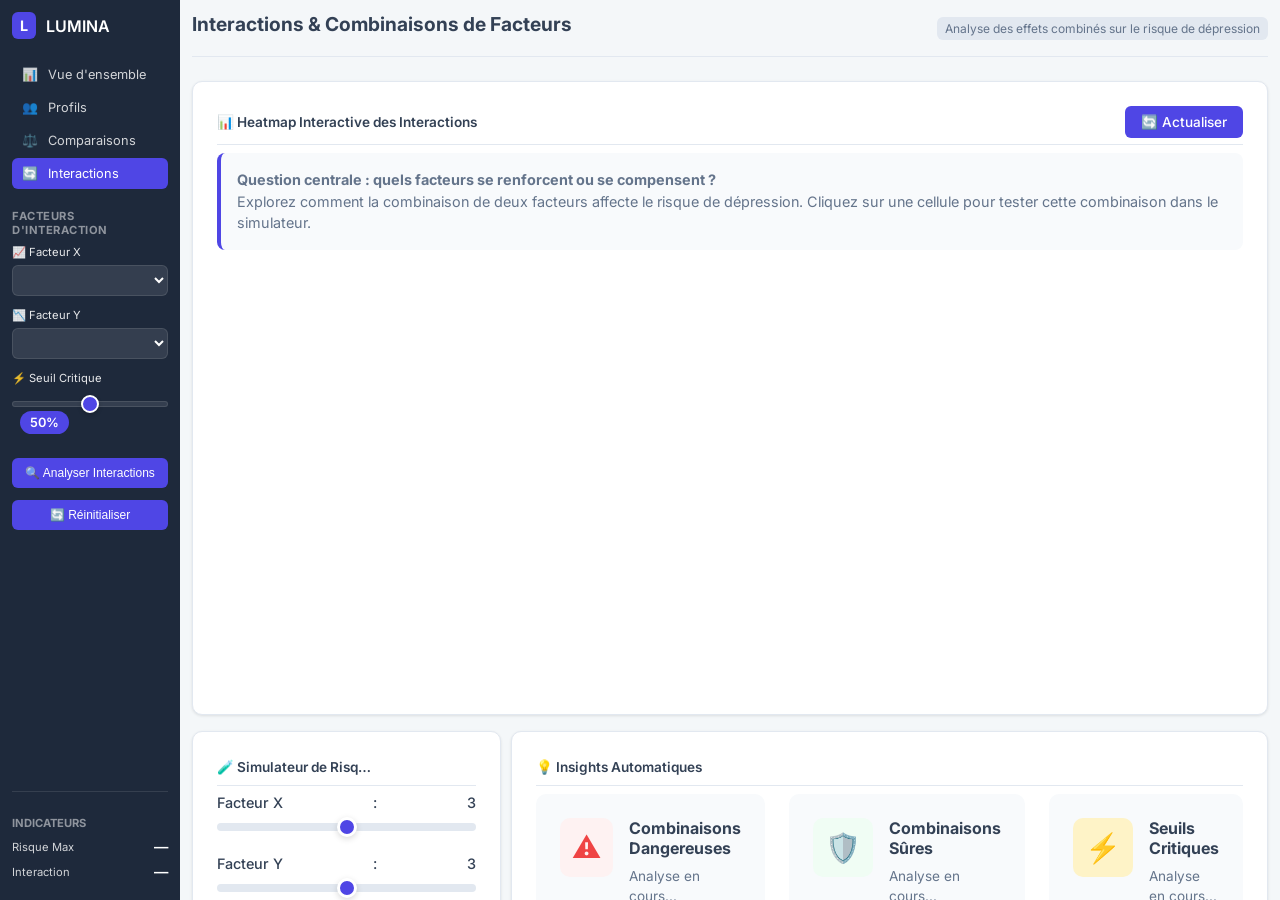
==== comparaison.html @ c6840702 "added interractions between different depression factors page" ====
<!DOCTYPE html>
<html lang="fr">
<head>
  <meta charset="UTF-8" />
  <meta name="viewport" content="width=device-width, initial-scale=1.0" />
  <title>Lumina | Interactions & Combinaisons</title>

  <link rel="stylesheet" href="css/style_dash.css" />
  <link rel="stylesheet" href="css/interactions.css" />
  <link href="https://fonts.googleapis.com/css2?family=Inter:wght@300;400;500;600;700&display=swap" rel="stylesheet">

  <script src="https://d3js.org/d3.v7.min.js"></script>
  <script src="https://d3js.org/d3-scale-chromatic.v1.min.js"></script>
</head>

<body>
  <div class="dashboard-container">
    <!-- Sidebar -->
    <aside class="sidebar">
      <div class="brand">
        <div class="logo-icon">L</div>
        <h2>LUMINA</h2>
      </div>

      <nav class="menu">
        <a href="index.html" class="menu-item"><span>📊</span> Vue d'ensemble</a>
        <a href="profils.html" class="menu-item"><span>👥</span> Profils</a>
        <a href="comparaison.html" class="menu-item"><span>⚖️</span> Comparaisons</a>
        <a href="interactions.html" class="menu-item active"><span>🔄</span> Interactions</a>
      </nav>

      <div class="filters-section">
        <h3>FACTEURS D'INTERACTION</h3>

        <div class="filter-group">
          <label>📈 Facteur X</label>
          <select id="factor-x"></select>
        </div>

        <div class="filter-group">
          <label>📉 Facteur Y</label>
          <select id="factor-y"></select>
        </div>

        <div class="filter-group">
          <label>⚡ Seuil Critique</label>
          <input type="range" id="risk-threshold" min="10" max="90" step="5" value="50">
          <div class="threshold-display" id="threshold-value">50%</div>
        </div>

        <button id="analyze-btn" class="reset-btn">🔍 Analyser Interactions</button>
        <button id="reset-btn" class="reset-btn">🔄 Réinitialiser</button>
      </div>

      <div class="sidebar-stats">
        <h3>INDICATEURS</h3>
        <div class="stat-item">
          <span class="stat-label">Risque Max</span>
          <span class="stat-value" id="max-risk">—</span>
        </div>
        <div class="stat-item">
          <span class="stat-label">Interaction</span>
          <span class="stat-value" id="interaction-strength">—</span>
        </div>
      </div>
    </aside>

    <!-- Main Content -->
    <main class="main-content">
      <header class="header">
        <h1>Interactions & Combinaisons de Facteurs</h1>
        <div class="user-info">Analyse des effets combinés sur le risque de dépression</div>
      </header>

      <!-- Heatmap Interactive -->
      <div class="chart-card full-width">
        <div class="card-header">
          <h3>📊 Heatmap Interactive des Interactions</h3>
          <div class="chart-controls">
            <div class="btn" id="refresh-heatmap">🔄 Actualiser</div>
          </div>
        </div>

        <div class="chart-description">
          <p><strong>Question centrale : quels facteurs se renforcent ou se compensent ?</strong><br>
            Explorez comment la combinaison de deux facteurs affecte le risque de dépression.
            Cliquez sur une cellule pour tester cette combinaison dans le simulateur.</p>
        </div>

        <div id="heatmap-container" class="chart-container"></div>
      </div>

      <!-- 2 colonnes : Simulateur + Insights -->
      <div class="charts-grid double">
        <!-- Simulateur -->
        <div class="chart-card">
          <div class="card-header">
            <h3>🧪 Simulateur de Risque</h3>
          </div>

          <div class="simulator">
            <div class="simulator-slider">
              <label>
                <span id="factor-x-label-text">Facteur X</span>:
                <span id="sim-x-value">3</span>
              </label>
              <input type="range" id="sim-x" min="1" max="5" step="1" value="3">
            </div>

            <div class="simulator-slider">
              <label>
                <span id="factor-y-label-text">Facteur Y</span>:
                <span id="sim-y-value">3</span>
              </label>
              <input type="range" id="sim-y" min="1" max="5" step="1" value="3">
            </div>

            <div class="simulator-result">
              <div class="risk-value" id="risk-value">Risque estimé: —</div>
              <div class="risk-label" id="risk-label">—</div>
            </div>

            <div class="simulator-insight">
              <p id="simulator-insight-text">Ajustez les curseurs pour voir l'effet sur le risque de dépression.</p>
            </div>
          </div>
        </div>

        <!-- Insights -->
        <div class="chart-card">
          <div class="card-header">
            <h3>💡 Insights Automatiques</h3>
          </div>

          <div class="insights-grid">
            <div class="insight-item">
              <div class="insight-icon danger">⚠️</div>
              <div class="insight-text">
                <h4>Combinaisons Dangereuses</h4>
                <p id="danger-combinations">Analyse en cours...</p>
              </div>
            </div>

            <div class="insight-item">
              <div class="insight-icon safe">🛡️</div>
              <div class="insight-text">
                <h4>Combinaisons Sûres</h4>
                <p id="safe-combinations">Analyse en cours...</p>
              </div>
            </div>

            <div class="insight-item">
              <div class="insight-icon threshold">⚡</div>
              <div class="insight-text">
                <h4>Seuils Critiques</h4>
                <p id="thresholds-text">Analyse en cours...</p>
              </div>
            </div>
          </div>
        </div>
      </div>

      <!-- Extra graphs -->
      <div class="charts-grid double">
        <!-- Bar chart -->
        <div class="chart-card">
          <div class="card-header">
            <h3>📌 Taux de dépression par catégorie</h3>
            <div class="chart-controls">
              <select id="group-by"></select>
            </div>
          </div>
          <div id="bar-container" class="chart-container"></div>
        </div>

        <!-- Histogram -->
        <div class="chart-card">
          <div class="card-header">
            <h3>📈 Distribution (numérique) vs Dépression</h3>
            <div class="chart-controls">
              <select id="numeric-var"></select>
            </div>
          </div>
          <div id="hist-container" class="chart-container"></div>
        </div>
      </div>

    </main>
  </div>

  <script src="js/interactions.js"></script>
</body>
</html>
---- css/style_dash.css ----
:root {
    --bg-light: #f4f7f9;
    --sidebar-dark: #1e293b;
    --card-bg: #ffffff;
    --accent: #4f46e5;
    --text-main: #334155;
    --text-muted: #64748b;
    --danger: #ef4444;
    --success: #10b981;
}

* { 
    box-sizing: border-box; 
    margin: 0;
    padding: 0;
}

body { 
    font-family: 'Inter', sans-serif; 
    background-color: var(--bg-light);
    color: var(--text-main);
    height: 100vh;
    overflow: hidden;
}

/* Dashboard Container ultra compact */
.dashboard-container { 
    display: flex; 
    height: 100vh; 
    gap: 0;
}

/* ===== SIDEBAR ULTRA COMPACTE ===== */
.sidebar {
    width: 200px !important;
    background: var(--sidebar-dark);
    color: white;
    display: flex;
    flex-direction: column;
    padding: 1rem !important;
    flex-shrink: 0;
    overflow-y: auto;
}

.brand { 
    display: flex; 
    align-items: center; 
    gap: 8px; 
    margin-bottom: 20px !important; 
}

.logo-icon { 
    background: var(--accent); 
    padding: 5px 8px !important; 
    border-radius: 4px; 
    font-weight: bold;
    font-size: 0.9rem !important;
}

.sidebar h2 {
    font-size: 1rem !important;
}

.menu {
    display: flex;
    flex-direction: column;
    gap: 2px !important;
    margin-bottom: 20px !important;
}

.menu-item {
    display: flex;
    align-items: center;
    gap: 6px;
    padding: 8px 10px !important;
    border-radius: 4px;
    text-decoration: none;
    color: rgba(255, 255, 255, 0.7);
    transition: all 0.3s ease;
    cursor: pointer;
    font-size: 0.8rem !important;
}

.filters-section h3 {
    font-size: 0.7rem !important;
    color: rgba(255, 255, 255, 0.5);
    text-transform: uppercase;
    margin-bottom: 8px !important;
    letter-spacing: 0.5px;
}

.filter-group {
    margin-bottom: 12px !important;
}

.filter-group label {
    display: block;
    font-size: 0.7rem !important;
    margin-bottom: 4px;
    color: rgba(255, 255, 255, 0.8);
}

.filter-group select {
    width: 100%;
    padding: 6px 8px !important;
    border-radius: 4px;
    border: 1px solid rgba(255, 255, 255, 0.1);
    background: rgba(255, 255, 255, 0.1);
    color: white;
    font-family: 'Inter', sans-serif;
    cursor: pointer;
    font-size: 0.75rem !important;
}

.reset-btn {
    width: 100%;
    padding: 8px !important;
    background: #4f46e5;
    color: white;
    border: none;
    border-radius: 4px;
    font-size: 0.75rem !important;
    font-weight: 500;
    cursor: pointer;
    transition: background 0.2s;
    margin-top: 12px !important;
}

.sidebar-stats h3 {
    font-size: 0.7rem !important;
    margin-bottom: 8px !important;
}

.stat-item {
    margin-bottom: 8px !important;
}

.stat-label {
    font-size: 0.7rem !important;
}

.stat-value {
    font-size: 0.9rem !important;
}

/* ===== MAIN CONTENT ULTRA COMPACT ===== */
.main-content {
    flex: 1;
    padding: 1rem !important;
    overflow-y: auto;
    background-color: var(--bg-light);
    display: flex;
    flex-direction: column;
    gap: 1rem !important;
}

.header {
    display: flex;
    justify-content: space-between;
    align-items: center;
    margin-bottom: 0;
    padding-bottom: 0.75rem !important;
    border-bottom: 1px solid #e2e8f0;
}

.header h1 {
    font-size: 1.2rem !important;
    font-weight: 600;
    color: var(--text-main);
}

.user-info {
    font-size: 0.75rem !important;
    color: var(--text-muted);
    background: #e2e8f0;
    padding: 4px 8px !important;
    border-radius: 3px;
}

/* ===== KPI CARDS ULTRA COMPACTES ===== */
.kpi-row.compact {
    display: grid;
    grid-template-columns: repeat(4, 1fr);
    gap: 10px !important;
    margin-bottom: 1rem !important;
}

.kpi-card {
    background: white;
    padding: 0.75rem !important;
    border-radius: 6px;
    box-shadow: 0 1px 3px rgba(0, 0, 0, 0.1);
    border-top: 2px solid #6366f1;
    min-height: 70px;
    display: flex;
    flex-direction: column;
    justify-content: center;
}

.kpi-label {
    font-size: 0.6rem !important;
    font-weight: 600;
    color: #64748b;
    text-transform: uppercase;
    letter-spacing: 0.05em;
    margin-bottom: 4px;
}

.kpi-value {
    font-size: 1.1rem !important;
    font-weight: 700;
    color: #1e293b;
    margin: 2px 0;
}

.kpi-subtext {
    font-size: 0.65rem !important;
    color: #94a3b8;
    margin-top: 0;
}

/* ===== NOUVELLE STRUCTURE DE GRID POUR 3 COLONNES ===== */
.charts-grid.triple {
    display: grid !important;
    grid-template-columns: repeat(3, 1fr) !important;
    gap: 10px !important;
    margin-bottom: 10px !important;
}

.charts-grid.double {
    display: grid !important;
    grid-template-columns: repeat(2, 1fr) !important;
    gap: 10px !important;
    margin-bottom: 10px !important;
}

/* ===== CHART CARDS ULTRA COMPACTES ===== */
.chart-card.compact {
    background: white;
    padding: 0.75rem !important;
    border-radius: 6px;
    box-shadow: 0 1px 3px rgba(0, 0, 0, 0.1);
    display: flex;
    flex-direction: column;
    min-height: 280px !important;
    max-height: 300px !important;
    overflow: hidden;
}

.card-header {
    display: flex;
    justify-content: space-between;
    align-items: center;
    margin-bottom: 8px !important;
    padding-bottom: 6px !important;
    border-bottom: 1px solid #f1f5f9;
    min-height: 30px;
    flex-shrink: 0;
}

.card-header h3 {
    margin: 0;
    font-size: 0.85rem !important;
    color: #1e293b;
    font-weight: 600;
    white-space: nowrap;
    overflow: hidden;
    text-overflow: ellipsis;
    max-width: 60%;
}

/* ===== CHART CONTAINERS ULTRA COMPACTS ===== */
.chart-container.small {
    width: 100% !important;
    height: 200px !important;
    min-height: 180px !important;
    max-height: 200px !important;
    flex: 1;
    overflow: hidden !important;
    position: relative;
    margin: 0 auto;
}

/* Contrôle absolu de tous les SVGs */
.chart-container svg,
#depression-pie svg,
#radar-chart svg,
#multi-bar-chart svg,
#us-map svg {
    width: 100% !important;
    height: 100% !important;
    max-width: 100% !important;
    max-height: 100% !important;
    display: block !important;
    margin: 0 auto !important;
    overflow: visible !important;
}

/* ===== CHART CONTROLS ULTRA COMPACTS ===== */
.chart-controls {
    display: flex;
    gap: 6px;
    align-items: center;
    flex-wrap: wrap;
    justify-content: flex-end;
}

.chart-controls select {
    padding: 4px 6px !important;
    border-radius: 3px;
    border: 1px solid #cbd5e1;
    background-color: #f8fafc;
    font-size: 0.7rem !important;
    font-family: 'Inter', sans-serif;
    max-width: 130px;
    cursor: pointer;
}

.control-btn.small, 
.export-btn.small {
    padding: 4px 8px !important;
    border-radius: 3px;
    border: none;
    background-color: #6366f1;
    color: white;
    font-size: 0.7rem !important;
    font-family: 'Inter', sans-serif;
    font-weight: 500;
    cursor: pointer;
    transition: background-color 0.2s ease;
    white-space: nowrap;
}

/* ===== CHART FOOTER ULTRA COMPACT ===== */
.chart-footer {
    display: flex;
    justify-content: space-between;
    align-items: center;
    gap: 8px;
    margin-top: 6px !important;
    border-top: 1px solid #f1f5f9;
    padding-top: 6px !important;
    min-height: 30px;
    flex-shrink: 0;
}

/* ===== LÉGENDES COMPACTES ===== */
.compact-legend {
    display: flex !important;
    flex-wrap: wrap !important;
    gap: 4px !important;
    font-size: 0.6rem !important;
    justify-content: center !important;
    align-items: center !important;
}

/* ===== TABLEAU ULTRA COMPACT ===== */
.table-container.compact-table {
    width: 100% !important;
    max-height: 180px !important;
    min-height: 160px !important;
    overflow-y: auto !important;
    overflow-x: hidden !important;
    border: 1px solid #e2e8f0 !important;
    border-radius: 3px !important;
    background: white !important;
    margin: 0 auto !important;
    font-size: 0.7rem !important;
}

#city-table table {
    width: 100% !important;
    border-collapse: collapse !important;
    font-size: 0.65rem !important;
    table-layout: fixed !important;
}

#city-table th {
    padding: 6px 4px !important;
    font-size: 0.6rem !important;
    font-weight: 600 !important;
    white-space: nowrap !important;
    overflow: hidden !important;
    text-overflow: ellipsis !important;
}

#city-table td {
    padding: 4px !important;
    border-bottom: 1px solid #e2e8f0 !important;
    overflow: hidden !important;
    text-overflow: ellipsis !important;
    white-space: nowrap !important;
}

/* Colonnes ultra compactes */
#city-table th:nth-child(1),
#city-table td:nth-child(1) { width: 25% !important; }
#city-table th:nth-child(2),
#city-table td:nth-child(2) { width: 15% !important; }
#city-table th:nth-child(3),
#city-table td:nth-child(3) { width: 20% !important; }
#city-table th:nth-child(4),
#city-table td:nth-child(4) { width: 20% !important; }
#city-table th:nth-child(5),
#city-table td:nth-child(5) { width: 20% !important; }

/* ===== INSIGHTS ULTRA COMPACTS ===== */
.chart-card.full-width.compact {
    grid-column: 1 / -1;
    min-height: 160px !important;
    max-height: 180px !important;
    margin-top: 0;
}

.insights-container.compact {
    display: grid !important;
    grid-template-columns: repeat(3, 1fr) !important;
    gap: 8px !important;
    padding: 8px 0 !important;
}

.insight-card.compact {
    padding: 8px !important;
    border-radius: 4px;
    background: #f8fafc;
    border: 1px solid #e2e8f0;
}

.insight-card.compact h4 {
    font-size: 0.75rem !important;
    margin-bottom: 4px;
}

.insight-card.compact p {
    font-size: 0.7rem !important;
    line-height: 1.3;
    color: #64748b;
}

/* ===== EXPORT OPTIONS ULTRA COMPACTS ===== */
.export-options.compact {
    display: flex;
    gap: 8px;
    flex-wrap: wrap;
    padding: 8px 0;
    justify-content: center;
}

.action-btn.small {
    padding: 6px 12px !important;
    font-size: 0.75rem !important;
    border-radius: 4px;
    border: none;
    background: #4f46e5;
    color: white;
    cursor: pointer;
    transition: background 0.2s;
    min-width: 150px;
}

/* ===== RESPONSIVE DESIGN ===== */
@media (max-width: 1400px) {
    .sidebar {
        width: 180px !important;
        padding: 0.75rem !important;
    }
    
    .main-content {
        padding: 0.75rem !important;
    }
    
    .kpi-row.compact {
        grid-template-columns: repeat(2, 1fr);
    }
    
    .charts-grid.triple {
        grid-template-columns: repeat(2, 1fr) !important;
    }
    
    .charts-grid.triple .chart-card.compact:last-child {
        grid-column: 1 / -1;
    }
    
    .chart-container.small {
        height: 180px !important;
        min-height: 160px !important;
    }
    
    .insights-container.compact {
        grid-template-columns: repeat(2, 1fr) !important;
    }
}

@media (max-width: 1200px) {
    .charts-grid.triple,
    .charts-grid.double {
        grid-template-columns: 1fr !important;
    }
    
    .kpi-row.compact {
        grid-template-columns: repeat(2, 1fr);
    }
    
    .chart-container.small {
        height: 160px !important;
        min-height: 140px !important;
    }
    
    .insights-container.compact {
        grid-template-columns: 1fr !important;
    }
}

@media (max-width: 992px) {
    .dashboard-container {
        flex-direction: column;
        height: auto;
    }
    
    .sidebar {
        width: 100% !important;
        padding: 0.75rem !important;
        flex-direction: row;
        flex-wrap: wrap;
        gap: 15px;
        max-height: 250px;
    }
    
    .brand {
        flex: 0 0 auto;
    }
    
    .menu {
        flex: 0 0 auto;
        flex-direction: row;
        margin-bottom: 0;
    }
    
    .filters-section {
        flex: 1;
        min-width: 250px;
    }
    
    .sidebar-stats {
        flex: 0 0 100%;
        display: flex;
        gap: 20px;
        justify-content: center;
    }
    
    .main-content {
        padding: 0.75rem !important;
    }
    
    .chart-container.small {
        height: 140px !important;
        min-height: 120px !important;
    }
}

@media (max-width: 768px) {
    .kpi-row.compact {
        grid-template-columns: 1fr;
        gap: 8px;
    }
    
    .kpi-card {
        padding: 0.5rem !important;
    }
    
    .kpi-value {
        font-size: 1rem !important;
    }
    
    .chart-container.small {
        height: 120px !important;
        min-height: 100px !important;
    }
    
    .chart-card.compact {
        padding: 0.5rem !important;
        min-height: 200px !important;
        max-height: 220px !important;
    }
    
    .card-header {
        flex-direction: column;
        align-items: flex-start;
        gap: 4px;
    }
    
    .chart-controls {
        width: 100%;
        justify-content: flex-start;
    }
    
    /* Simplifier les tableaux sur mobile */
    #city-table th:nth-child(4),
    #city-table td:nth-child(4),
    #city-table th:nth-child(5),
    #city-table td:nth-child(5) {
        display: none;
    }
    
    #city-table th:nth-child(1),
    #city-table td:nth-child(1) { width: 40% !important; }
    #city-table th:nth-child(2),
    #city-table td:nth-child(2) { width: 30% !important; }
    #city-table th:nth-child(3),
    #city-table td:nth-child(3) { width: 30% !important; }
    
    .export-options.compact {
        flex-direction: column;
    }
    
    .action-btn.small {
        width: 100%;
        min-width: auto;
    }
    
    /* Cacher les légendes sur mobile */
    .compact-legend {
        font-size: 0.5rem !important;
    }
}

/* ===== SCROLLBAR ULTRA FINE ===== */
::-webkit-scrollbar {
    width: 4px;
    height: 4px;
}

::-webkit-scrollbar-track {
    background: #f1f5f9;
    border-radius: 2px;
}

::-webkit-scrollbar-thumb {
    background: #cbd5e1;
    border-radius: 2px;
}

::-webkit-scrollbar-thumb:hover {
    background: #94a3b8;
}

.table-container.compact-table::-webkit-scrollbar {
    width: 3px !important;
    height: 3px !important;
}

/* ===== LOADING OVERLAY ===== */
#loading-overlay {
    position: fixed;
    top: 0;
    left: 0;
    right: 0;
    bottom: 0;
    background: rgba(255, 255, 255, 0.95);
    backdrop-filter: blur(5px);
    display: flex;
    flex-direction: column;
    align-items: center;
    justify-content: center;
    z-index: 1000;
    display: none;
}

.loading-spinner {
    width: 30px;
    height: 30px;
    border: 2px solid #e2e8f0;
    border-top-color: #4f46e5;
    border-radius: 50%;
    animation: spin 1s linear infinite;
    margin-bottom: 10px;
}

@keyframes spin {
    to { transform: rotate(360deg); }
}

#loading-overlay p {
    color: #64748b;
    font-size: 0.8rem;
}

/* ===== FORCER LA VISIBILITÉ DES GRAPHIQUES ===== */
.d3-chart,
.d3-container {
    width: 100% !important;
    height: 100% !important;
    max-width: 100% !important;
    max-height: 100% !important;
    display: block !important;
}

/* Assurer que les textes sont lisibles */
.tick text,
.axis-label,
.chart-label {
    font-size: 0.6rem !important;
}

.tooltip {
    font-size: 0.65rem !important;
    padding: 4px 8px !important;
}

/* ===== OVERRIDE POUR GRAPHIQUES D3 ===== */
#depression-pie,
#radar-chart,
#multi-bar-chart,
#us-map {
    position: relative !important;
    overflow: hidden !important;
}

/* Profile radar spécifique */
#profile-radar {
    width: 100%;
    height: 400px;
    min-height: 350px;
}

/* ===== ANIMATIONS ===== */
@keyframes pulse {
    0% { transform: scale(1); }
    50% { transform: scale(1.03); }
    100% { transform: scale(1); }
}

.india-map .highlighted {
    animation: pulse 1.5s infinite;
    stroke-width: 1.5px;
}

/* ===== METRIC SELECTOR ===== */
.metric-selector {
    display: flex;
    gap: 8px;
    align-items: center;
    padding: 8px 0;
}

.metric-selector label {
    font-size: 0.8rem;
    color: #475569;
    font-weight: 500;
}

.metric-selector select {
    padding: 6px 10px;
    border-radius: 4px;
    border: 1px solid #cbd5e1;
    background-color: white;
    font-family: 'Inter', sans-serif;
    color: #334155;
    cursor: pointer;
    min-width: 150px;
    font-size: 0.8rem;
}

/* ===== ENLARGE CHARTS FOR BETTER VISIBILITY ===== */
.chart-card.compact {
    min-height: 350px !important;   /* bigger chart card */
    max-height: 450px !important;   /* allow more room */
    padding: 1rem !important;       /* more space inside */
}

.chart-container.small {
    height: 320px !important;       /* taller chart area */
    min-height: 300px !important;
    max-height: 360px !important;
}

.tick text,
.axis-label,
.chart-label {
    font-size: 0.85rem !important;  /* more readable */
}

.tooltip {
    font-size: 0.85rem !important;  /* easier to read tooltips */
    padding: 6px 10px !important;
}

/* Profile radar chart */
#profile-radar {
    height: 500px;
    min-height: 450px;
}

/* Make sure all SVG charts fill their containers */
.d3-chart,
.d3-container,
#depression-pie,
#radar-chart,
#multi-bar-chart,
#us-map {
    width: 100% !important;
    height: 100% !important;
    max-width: 100% !important;
    max-height: 100% !important;
}

/* On smaller screens, still visible */
@media (max-width: 1200px) {
    .chart-card.compact {
        min-height: 300px !important;
        max-height: 350px !important;
    }
    .chart-container.small {
        height: 250px !important;
        min-height: 220px !important;
    }
}

@media (max-width: 768px) {
    .chart-card.compact {
        min-height: 280px !important;
        max-height: 320px !important;
    }
    .chart-container.small {
        height: 220px !important;
        min-height: 200px !important;
    }
}


/* Adjust chart card height for insights */
.chart-card.full-width.compact {
    grid-column: 1 / -1;
    min-height: 220px !important;   /* bigger to fit content */
    max-height: none !important;    /* allow growth */
    margin-top: 0;
}

/* Make insights container responsive */
.insights-container.compact {
    display: grid !important;
    grid-template-columns: repeat(auto-fit, minmax(200px, 1fr)) !important;
    gap: 12px !important;
    padding: 12px 0 !important;
}

/* Allow insight cards to grow */
.insight-card.compact {
    padding: 10px !important;
    border-radius: 4px;
    background: #f8fafc;
    border: 1px solid #e2e8f0;
    min-height: 100px;   /* ensure enough space for text */
    display: flex;
    flex-direction: column;
    justify-content: flex-start;
}

/* Icons alignment */
.insight-icon {
    font-size: 1.2rem;
    margin-bottom: 4px;
}


/* Make city table chart card fill its area */
#city-table {
    width: 100% !important;
    height: 100% !important;   /* fill the chart-card */
    display: block;
}

/* Allow the table container to take full height */
.table-container.compact-table {
    width: 100% !important;
    height: calc(100% - 40px) !important; /* leave room for header */
    min-height: auto !important;
    max-height: none !important;
    overflow-y: auto !important;
    overflow-x: hidden !important;
}

/* Optional: make table cells fill width */
#city-table table {
    width: 100% !important;
    height: 100% !important;
    border-collapse: collapse !important;
}


/* Make card header wrap nicely */
.chart-card.compact .card-header {
    display: flex;
    flex-direction: row; /* default layout */
    align-items: center;
    justify-content: space-between;
    flex-wrap: wrap;      /* allow wrapping */
    gap: 6px;             /* spacing between elements */
}

/* Ensure chart-controls don't push the header off */
.chart-card.compact .chart-controls {
    flex: 0 0 auto;       /* don't shrink */
    display: flex;
    gap: 6px;
    flex-wrap: wrap;      /* wrap dropdowns/buttons if needed */
}

/* Prevent h3 titles from overlapping */
.chart-card.compact .card-header h3 {
    margin: 0;
    font-size: 0.85rem;
    white-space: normal; /* allow line breaks */
    overflow: visible;
}

/* Make radar chart fill its card */
#radar-chart {
    width: 100% !important;
    height: 100% !important;   /* fill the chart-card */
    min-height: auto !important;
    max-height: none !important;
    display: block;
}

/* Ensure the container stretches */
.chart-card.compact {
    display: flex;
    flex-direction: column;
}

/* Let chart container grow */
.chart-card.compact .chart-container {
    flex: 1 1 auto;       /* take all available space */
    height: auto !important;
    min-height: 0;        /* prevent old min-height from restricting it */
}

/* Make all SVGs inside fill container */
#radar-chart svg {
    width: 100% !important;
    height: 100% !important;
    max-width: 100% !important;
    max-height: 100% !important;
}
---- css/interactions.css ----
/* ===== VARIABLES ===== */
:root {
    --bg-light: #f4f7f9;
    --sidebar-dark: #1e293b;
    --card-bg: #ffffff;
    --accent: #4f46e5;
    --text-main: #334155;
    --text-muted: #64748b;
    --danger: #ef4444;
    --warning: #f59e0b;
    --success: #10b981;
    --border: #e2e8f0;
    --hover: #f8fafc;
}

/* ===== RESET & BASE ===== */
* { 
    box-sizing: border-box; 
    margin: 0;
    padding: 0;
}

body { 
    font-family: 'Inter', sans-serif; 
    background-color: var(--bg-light);
    color: var(--text-main);
    height: 100vh;
    overflow: hidden;
}

/* ===== LAYOUT PRINCIPAL ===== */
.dashboard-container { 
    display: flex; 
    height: 100vh; 
}

/* ===== SIDEBAR ===== */
.sidebar {
    width: 220px;
    background: var(--sidebar-dark);
    color: white;
    display: flex;
    flex-direction: column;
    padding: 1.5rem 1rem;
    flex-shrink: 0;
    overflow-y: auto;
}

.brand { 
    display: flex; 
    align-items: center; 
    gap: 10px; 
    margin-bottom: 2rem; 
}

.logo-icon { 
    background: var(--accent); 
    padding: 8px 12px; 
    border-radius: 6px; 
    font-weight: bold;
    font-size: 1.1rem;
}

.brand h2 {
    font-size: 1.2rem;
    font-weight: 600;
}

/* Menu */
.menu {
    display: flex;
    flex-direction: column;
    gap: 4px;
    margin-bottom: 2rem;
}

.menu-item {
    display: flex;
    align-items: center;
    gap: 10px;
    padding: 10px 12px;
    border-radius: 6px;
    text-decoration: none;
    color: rgba(255, 255, 255, 0.8);
    transition: all 0.2s ease;
    font-size: 0.9rem;
}

.menu-item:hover {
    background: rgba(255, 255, 255, 0.1);
    color: white;
}

.menu-item.active {
    background: var(--accent);
    color: white;
}

/* Filtres */
.filters-section h3 {
    font-size: 0.8rem;
    color: rgba(255, 255, 255, 0.5);
    text-transform: uppercase;
    margin-bottom: 1rem;
    letter-spacing: 0.5px;
}

.filter-group {
    margin-bottom: 1rem;
}

.filter-group label {
    display: block;
    font-size: 0.8rem;
    margin-bottom: 6px;
    color: rgba(255, 255, 255, 0.9);
}

.filter-group select,
.filter-group input[type="range"] {
    width: 100%;
    padding: 8px 10px;
    border-radius: 6px;
    border: 1px solid rgba(255, 255, 255, 0.1);
    background: rgba(255, 255, 255, 0.1);
    color: white;
    font-family: 'Inter', sans-serif;
    cursor: pointer;
    font-size: 0.85rem;
}

.filter-group input[type="range"] {
    padding: 0;
    height: 6px;
    -webkit-appearance: none;
    background: rgba(255, 255, 255, 0.1);
    border-radius: 3px;
    outline: none;
}

.filter-group input[type="range"]::-webkit-slider-thumb {
    -webkit-appearance: none;
    width: 18px;
    height: 18px;
    background: var(--accent);
    border-radius: 50%;
    cursor: pointer;
    border: 2px solid white;
    box-shadow: 0 2px 4px rgba(0,0,0,0.2);
}

.threshold-display {
    display: inline-block;
    margin-left: 8px;
    padding: 4px 10px;
    background: var(--accent);
    color: white;
    border-radius: 12px;
    font-size: 0.8rem;
    font-weight: 600;
}

/* Boutons */
.reset-btn {
    width: 100%;
    padding: 10px;
    background: var(--accent);
    color: white;
    border: none;
    border-radius: 6px;
    font-size: 0.9rem;
    font-weight: 500;
    cursor: pointer;
    transition: background 0.2s;
    margin-top: 0.5rem;
}

.reset-btn:hover {
    background: #4338ca;
}

.reset-btn:active {
    transform: translateY(1px);
}

/* Statistiques sidebar */
.sidebar-stats {
    margin-top: auto;
    padding-top: 1.5rem;
    border-top: 1px solid rgba(255, 255, 255, 0.1);
}

.sidebar-stats h3 {
    font-size: 0.8rem;
    color: rgba(255, 255, 255, 0.5);
    margin-bottom: 1rem;
}

.stat-item {
    display: flex;
    justify-content: space-between;
    align-items: center;
    margin-bottom: 0.75rem;
}

.stat-label {
    font-size: 0.8rem;
    color: rgba(255, 255, 255, 0.8);
}

.stat-value {
    font-size: 1rem;
    font-weight: 600;
    color: white;
}

/* ===== CONTENU PRINCIPAL ===== */
.main-content {
    flex: 1;
    padding: 1.5rem;
    overflow-y: auto;
    background-color: var(--bg-light);
    display: flex;
    flex-direction: column;
    gap: 1.5rem;
}

/* Header */
.header {
    margin-bottom: 0.5rem;
}

.header h1 {
    font-size: 1.5rem;
    font-weight: 700;
    color: var(--text-main);
    margin-bottom: 0.5rem;
}

.user-info {
    font-size: 0.9rem;
    color: var(--text-muted);
    background: #e2e8f0;
    padding: 6px 12px;
    border-radius: 6px;
    display: inline-block;
}

/* ===== CARTES DE GRAPHIQUES ===== */
.chart-card {
    background: var(--card-bg);
    padding: 1.5rem;
    border-radius: 10px;
    box-shadow: 0 1px 3px rgba(0, 0, 0, 0.1);
    border: 1px solid var(--border);
}

.chart-card.full-width {
    grid-column: 1 / -1;
}

.card-header {
    display: flex;
    justify-content: space-between;
    align-items: center;
    margin-bottom: 1.5rem;
    padding-bottom: 1rem;
    border-bottom: 1px solid var(--border);
}

.card-header h3 {
    margin: 0;
    font-size: 1.1rem;
    color: var(--text-main);
    font-weight: 600;
}

.chart-controls {
    display: flex;
    gap: 10px;
    align-items: center;
}

.chart-controls select {
    padding: 8px 12px;
    border-radius: 6px;
    border: 1px solid var(--border);
    background-color: white;
    font-size: 0.85rem;
    font-family: 'Inter', sans-serif;
    color: var(--text-main);
    cursor: pointer;
    min-width: 140px;
}

.chart-controls .btn {
    padding: 8px 16px;
    border-radius: 6px;
    border: none;
    background-color: var(--accent);
    color: white;
    font-size: 0.85rem;
    font-weight: 500;
    cursor: pointer;
    transition: background-color 0.2s ease;
}

.chart-controls .btn:hover {
    background-color: #4338ca;
}

/* Description */
.chart-description {
    font-size: 0.9rem;
    color: var(--text-muted);
    line-height: 1.5;
    margin-bottom: 1.5rem;
    padding: 1rem;
    background: var(--hover);
    border-radius: 8px;
    border-left: 4px solid var(--accent);
}

/* Container graphique */
.chart-container {
    width: 100%;
    height: 400px;
    position: relative;
    margin-bottom: 1rem;
}

/* ===== HEATMAP INTERACTIVE ===== */
.heatmap-container {
    width: 100%;
    height: 100%;
}

.heatmap-cell {
    stroke: white;
    stroke-width: 1px;
    cursor: pointer;
    transition: all 0.2s ease;
}

.heatmap-cell:hover {
    stroke: var(--text-main);
    stroke-width: 2px;
    filter: brightness(1.1);
}

.heatmap-axis text {
    font-size: 0.8rem;
    fill: var(--text-muted);
}

.heatmap-axis path,
.heatmap-axis line {
    stroke: var(--border);
}

.heatmap-title {
    text-anchor: middle;
    font-size: 1rem;
    font-weight: 600;
    fill: var(--text-main);
}

/* ===== SIMULATEUR ===== */
.simulator {
    display: flex;
    flex-direction: column;
    gap: 1.5rem;
}

.simulator-slider {
    display: flex;
    flex-direction: column;
    gap: 0.75rem;
}

.simulator-slider label {
    font-size: 0.9rem;
    font-weight: 500;
    color: var(--text-main);
    display: flex;
    justify-content: space-between;
}

.simulator-slider input[type="range"] {
    width: 100%;
    height: 8px;
    background: var(--border);
    border-radius: 4px;
    -webkit-appearance: none;
}

.simulator-slider input[type="range"]::-webkit-slider-thumb {
    -webkit-appearance: none;
    width: 20px;
    height: 20px;
    background: var(--accent);
    border-radius: 50%;
    cursor: pointer;
    border: 3px solid white;
    box-shadow: 0 2px 6px rgba(0,0,0,0.15);
}

.simulator-result {
    display: flex;
    justify-content: space-between;
    align-items: center;
    padding: 1.5rem;
    background: linear-gradient(135deg, #f8fafc 0%, #f1f5f9 100%);
    border-radius: 10px;
    border: 2px solid var(--border);
    margin-top: 1rem;
}

.risk-value {
    font-size: 1.5rem;
    font-weight: 700;
    color: var(--accent);
}

.risk-label {
    padding: 8px 20px;
    background: var(--accent);
    color: white;
    border-radius: 20px;
    font-size: 0.9rem;
    font-weight: 600;
    text-transform: uppercase;
    letter-spacing: 0.5px;
}

.simulator-insight {
    padding: 1rem;
    background: #f0f9ff;
    border-radius: 8px;
    margin-top: 1rem;
    font-size: 0.9rem;
    color: #0369a1;
    border-left: 4px solid #0ea5e9;
}

/* ===== INSIGHTS ===== */
.insights-grid {
    display: grid;
    grid-template-columns: repeat(3, 1fr);
    gap: 1.5rem;
}

.insight-item {
    display: flex;
    gap: 1rem;
    align-items: flex-start;
    padding: 1.5rem;
    background: var(--hover);
    border-radius: 10px;
    transition: transform 0.2s ease;
}

.insight-item:hover {
    transform: translateY(-2px);
    box-shadow: 0 4px 12px rgba(0,0,0,0.05);
}

.insight-icon {
    font-size: 1.8rem;
    padding: 12px;
    border-radius: 10px;
    flex-shrink: 0;
}

.insight-icon.danger { 
    background: #fef2f2; 
    color: var(--danger); 
}

.insight-icon.safe { 
    background: #f0fdf4; 
    color: var(--success); 
}

.insight-icon.threshold { 
    background: #fef3c7; 
    color: var(--warning); 
}

.insight-text h4 {
    font-size: 1rem;
    margin-bottom: 0.5rem;
    color: var(--text-main);
}

.insight-text p {
    font-size: 0.85rem;
    color: var(--text-muted);
    line-height: 1.5;
}

/* ===== GRID LAYOUT ===== */
.charts-grid {
    display: grid;
    gap: 1.5rem;
}

.charts-grid.double {
    grid-template-columns: repeat(2, 1fr);
}

.charts-grid.triple {
    grid-template-columns: repeat(3, 1fr);
}

/* ===== TOOLTIP ===== */
.tooltip {
    position: absolute;
    padding: 12px 16px;
    background: white;
    border-radius: 8px;
    box-shadow: 0 10px 25px rgba(0,0,0,0.1);
    pointer-events: none;
    z-index: 1000;
    border: 1px solid var(--border);
    font-size: 0.85rem;
    line-height: 1.4;
    max-width: 250px;
}

.tooltip h4 {
    margin: 0 0 8px 0;
    color: var(--text-main);
    font-size: 0.9rem;
}

.tooltip p {
    margin: 4px 0;
    color: var(--text-muted);
}

.tooltip .risk {
    font-weight: 700;
    font-size: 1.1rem;
    color: var(--danger);
    margin-top: 8px;
}

.tooltip .count {
    display: inline-block;
    padding: 4px 8px;
    background: var(--hover);
    border-radius: 12px;
    font-size: 0.75rem;
    color: var(--text-muted);
}

/* ===== RESPONSIVE ===== */
@media (max-width: 1200px) {
    .charts-grid.double {
        grid-template-columns: 1fr;
    }
    
    .insights-grid {
        grid-template-columns: repeat(2, 1fr);
    }
    
    .sidebar {
        width: 200px;
    }
}

@media (max-width: 992px) {
    .dashboard-container {
        flex-direction: column;
        height: auto;
    }
    
    .sidebar {
        width: 100%;
        padding: 1rem;
        flex-direction: row;
        flex-wrap: wrap;
        gap: 1.5rem;
        max-height: none;
    }
    
    .brand {
        flex: 0 0 auto;
    }
    
    .menu {
        flex: 0 0 auto;
        flex-direction: row;
        margin-bottom: 0;
    }
    
    .filters-section {
        flex: 1;
        min-width: 250px;
    }
    
    .sidebar-stats {
        flex: 0 0 100%;
        display: flex;
        gap: 2rem;
        justify-content: center;
        border-top: none;
        padding-top: 0;
    }
}

@media (max-width: 768px) {
    .main-content {
        padding: 1rem;
    }
    
    .charts-grid.triple {
        grid-template-columns: 1fr;
    }
    
    .insights-grid {
        grid-template-columns: 1fr;
    }
    
    .card-header {
        flex-direction: column;
        align-items: flex-start;
        gap: 1rem;
    }
    
    .chart-controls {
        width: 100%;
        justify-content: flex-start;
    }
    
    .simulator-result {
        flex-direction: column;
        gap: 1rem;
        text-align: center;
    }
    
    .chart-container {
        height: 300px;
    }
}

/* ===== SCROLLBAR ===== */
::-webkit-scrollbar {
    width: 6px;
    height: 6px;
}

::-webkit-scrollbar-track {
    background: #f1f5f9;
    border-radius: 3px;
}

::-webkit-scrollbar-thumb {
    background: #cbd5e1;
    border-radius: 3px;
}

::-webkit-scrollbar-thumb:hover {
    background: #94a3b8;
}

/* ===== ANIMATIONS ===== */
@keyframes fadeIn {
    from { opacity: 0; transform: translateY(10px); }
    to { opacity: 1; transform: translateY(0); }
}

.chart-card {
    animation: fadeIn 0.3s ease-out;
}

@keyframes pulse {
    0% { transform: scale(1); }
    50% { transform: scale(1.05); }
    100% { transform: scale(1); }
}

.risk-label.high {
    animation: pulse 2s infinite;
}

/* ===== LOADING ===== */
.loading {
    display: flex;
    align-items: center;
    justify-content: center;
    height: 100%;
    color: var(--text-muted);
    font-size: 0.9rem;
}

.loading::after {
    content: '';
    width: 20px;
    height: 20px;
    margin-left: 10px;
    border: 2px solid var(--border);
    border-top-color: var(--accent);
    border-radius: 50%;
    animation: spin 1s linear infinite;
}

@keyframes spin {
    to { transform: rotate(360deg); }
}
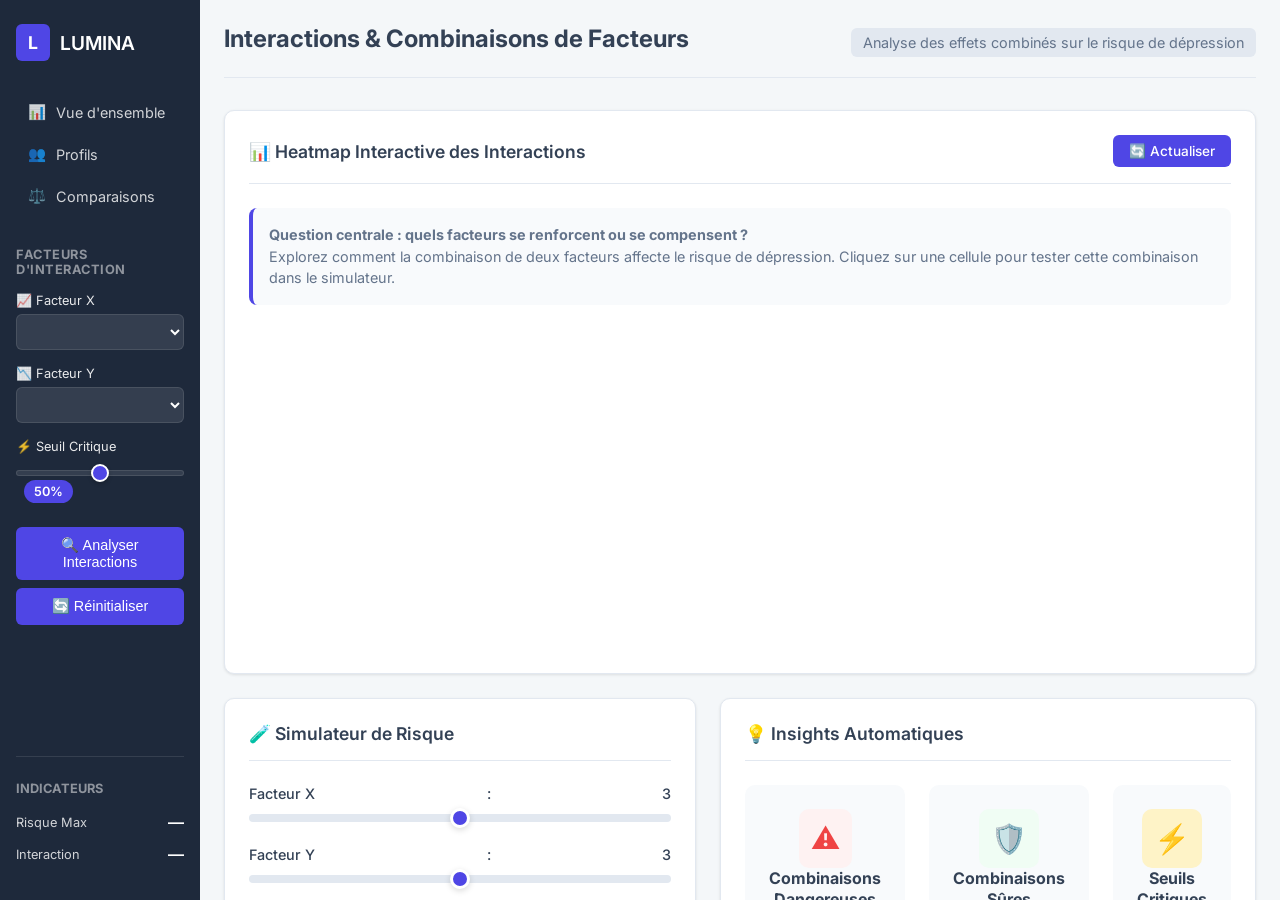
==== commit a77791ec: "bye bye interactions" ====
--- a/comparaison.html
+++ b/comparaison.html
@@ -26,7 +26,6 @@
         <a href="index.html" class="menu-item"><span>📊</span> Vue d'ensemble</a>
         <a href="profils.html" class="menu-item"><span>👥</span> Profils</a>
         <a href="comparaison.html" class="menu-item"><span>⚖️</span> Comparaisons</a>
-        <a href="interactions.html" class="menu-item active"><span>🔄</span> Interactions</a>
       </nav>
 
       <div class="filters-section">
--- a/css/style_dash.css
+++ b/css/style_dash.css
@@ -23,630 +23,415 @@
     overflow: hidden;
 }
 
-/* Dashboard Container ultra compact */
+/* Dashboard Container */
 .dashboard-container { 
     display: flex; 
     height: 100vh; 
-    gap: 0;
-}
-
-/* ===== SIDEBAR ULTRA COMPACTE ===== */
+}
+
+
+/* Dans votre fichier CSS */
+#profile-radar {
+    width: 100%;
+    height: 400px; /* Augmentez la hauteur */
+    min-height: 350px;
+}
+
+.chart-container {
+    width: 100%;
+    height: 100%;
+    position: relative;
+}
+
+/* Sidebar */
 .sidebar {
-    width: 200px !important;
+    width: 260px;
     background: var(--sidebar-dark);
     color: white;
     display: flex;
     flex-direction: column;
-    padding: 1rem !important;
+    padding: 2rem;
     flex-shrink: 0;
-    overflow-y: auto;
 }
 
 .brand { 
     display: flex; 
     align-items: center; 
-    gap: 8px; 
-    margin-bottom: 20px !important; 
+    gap: 10px; 
+    margin-bottom: 40px; 
 }
 
 .logo-icon { 
     background: var(--accent); 
-    padding: 5px 8px !important; 
-    border-radius: 4px; 
+    padding: 8px 12px; 
+    border-radius: 8px; 
     font-weight: bold;
-    font-size: 0.9rem !important;
-}
-
-.sidebar h2 {
-    font-size: 1rem !important;
+    font-size: 1.2rem;
 }
 
 .menu {
     display: flex;
     flex-direction: column;
-    gap: 2px !important;
-    margin-bottom: 20px !important;
+    gap: 5px;
+    margin-bottom: 40px;
 }
 
 .menu-item {
     display: flex;
     align-items: center;
-    gap: 6px;
-    padding: 8px 10px !important;
-    border-radius: 4px;
+    gap: 10px;
+    padding: 12px 16px;
+    border-radius: 8px;
     text-decoration: none;
     color: rgba(255, 255, 255, 0.7);
     transition: all 0.3s ease;
     cursor: pointer;
-    font-size: 0.8rem !important;
+}
+
+.menu-item:hover {
+    background: rgba(255, 255, 255, 0.05);
+    color: white;
+    opacity: 1;
+}
+
+.menu-item.active {
+    background: rgba(255, 255, 255, 0.1);
+    color: white;
+    opacity: 1;
 }
 
 .filters-section h3 {
-    font-size: 0.7rem !important;
+    font-size: 0.9rem;
     color: rgba(255, 255, 255, 0.5);
     text-transform: uppercase;
-    margin-bottom: 8px !important;
-    letter-spacing: 0.5px;
+    margin-bottom: 15px;
+    letter-spacing: 1px;
 }
 
 .filter-group {
-    margin-bottom: 12px !important;
+    margin-bottom: 20px;
 }
 
 .filter-group label {
     display: block;
-    font-size: 0.7rem !important;
-    margin-bottom: 4px;
+    font-size: 0.85rem;
+    margin-bottom: 8px;
     color: rgba(255, 255, 255, 0.8);
 }
 
 .filter-group select {
     width: 100%;
-    padding: 6px 8px !important;
-    border-radius: 4px;
+    padding: 10px 12px;
+    border-radius: 6px;
     border: 1px solid rgba(255, 255, 255, 0.1);
     background: rgba(255, 255, 255, 0.1);
     color: white;
     font-family: 'Inter', sans-serif;
     cursor: pointer;
-    font-size: 0.75rem !important;
-}
-
-.reset-btn {
-    width: 100%;
-    padding: 8px !important;
-    background: #4f46e5;
-    color: white;
-    border: none;
-    border-radius: 4px;
-    font-size: 0.75rem !important;
-    font-weight: 500;
-    cursor: pointer;
-    transition: background 0.2s;
-    margin-top: 12px !important;
-}
-
-.sidebar-stats h3 {
-    font-size: 0.7rem !important;
-    margin-bottom: 8px !important;
-}
-
-.stat-item {
-    margin-bottom: 8px !important;
-}
-
-.stat-label {
-    font-size: 0.7rem !important;
-}
-
-.stat-value {
-    font-size: 0.9rem !important;
-}
-
-/* ===== MAIN CONTENT ULTRA COMPACT ===== */
+}
+
+.filter-group select option {
+    background: var(--sidebar-dark);
+    color: white;
+}
+
+/* Main Content Area */
 .main-content {
     flex: 1;
-    padding: 1rem !important;
+    padding: 2rem;
     overflow-y: auto;
     background-color: var(--bg-light);
-    display: flex;
-    flex-direction: column;
-    gap: 1rem !important;
 }
 
 .header {
     display: flex;
     justify-content: space-between;
     align-items: center;
-    margin-bottom: 0;
-    padding-bottom: 0.75rem !important;
+    margin-bottom: 2rem;
+    padding-bottom: 1rem;
     border-bottom: 1px solid #e2e8f0;
 }
 
 .header h1 {
-    font-size: 1.2rem !important;
+    font-size: 1.8rem;
     font-weight: 600;
     color: var(--text-main);
 }
 
 .user-info {
-    font-size: 0.75rem !important;
+    font-size: 0.9rem;
     color: var(--text-muted);
     background: #e2e8f0;
-    padding: 4px 8px !important;
-    border-radius: 3px;
-}
-
-/* ===== KPI CARDS ULTRA COMPACTES ===== */
-.kpi-row.compact {
+    padding: 6px 12px;
+    border-radius: 6px;
+}
+
+/* KPI Cards */
+.kpi-row {
     display: grid;
-    grid-template-columns: repeat(4, 1fr);
-    gap: 10px !important;
-    margin-bottom: 1rem !important;
+    grid-template-columns: repeat(auto-fit, minmax(220px, 1fr));
+    gap: 20px;
+    margin-bottom: 2rem;
 }
 
 .kpi-card {
     background: white;
-    padding: 0.75rem !important;
-    border-radius: 6px;
-    box-shadow: 0 1px 3px rgba(0, 0, 0, 0.1);
-    border-top: 2px solid #6366f1;
-    min-height: 70px;
-    display: flex;
-    flex-direction: column;
-    justify-content: center;
+    padding: 1.5rem;
+    border-radius: 12px;
+    box-shadow: 0 4px 6px -1px rgba(0, 0, 0, 0.1);
+    border-top: 4px solid #6366f1;
 }
 
 .kpi-label {
-    font-size: 0.6rem !important;
+    font-size: 0.75rem;
     font-weight: 600;
     color: #64748b;
     text-transform: uppercase;
     letter-spacing: 0.05em;
-    margin-bottom: 4px;
+    margin-bottom: 8px;
 }
 
 .kpi-value {
-    font-size: 1.1rem !important;
+    font-size: 1.75rem;
     font-weight: 700;
     color: #1e293b;
-    margin: 2px 0;
+    margin: 8px 0;
 }
 
 .kpi-subtext {
-    font-size: 0.65rem !important;
+    font-size: 0.8rem;
     color: #94a3b8;
-    margin-top: 0;
-}
-
-/* ===== NOUVELLE STRUCTURE DE GRID POUR 3 COLONNES ===== */
-.charts-grid.triple {
-    display: grid !important;
-    grid-template-columns: repeat(3, 1fr) !important;
-    gap: 10px !important;
-    margin-bottom: 10px !important;
-}
-
-.charts-grid.double {
-    display: grid !important;
-    grid-template-columns: repeat(2, 1fr) !important;
-    gap: 10px !important;
-    margin-bottom: 10px !important;
-}
-
-/* ===== CHART CARDS ULTRA COMPACTES ===== */
-.chart-card.compact {
+    margin-top: 4px;
+}
+
+.kpi-value small {
+    font-size: 1rem;
+    color: #64748b;
+    font-weight: normal;
+}
+
+/* Charts Grid for Overview Page */
+.charts-grid {
+    display: grid;
+    grid-template-columns: 1.5fr 1fr;
+    gap: 20px;
+}
+
+.chart-card {
     background: white;
-    padding: 0.75rem !important;
-    border-radius: 6px;
-    box-shadow: 0 1px 3px rgba(0, 0, 0, 0.1);
+    padding: 1.5rem;
+    border-radius: 12px;
+    box-shadow: 0 4px 6px -1px rgba(0, 0, 0, 0.1);
     display: flex;
     flex-direction: column;
-    min-height: 280px !important;
-    max-height: 300px !important;
-    overflow: hidden;
-}
-
+}
+
+.card-header {
+    font-weight: 600;
+    font-size: 1.1rem;
+    margin-bottom: 20px;
+    border-bottom: 1px solid #f1f5f9;
+    padding-bottom: 10px;
+    color: #1e293b;
+}
+
+.chart-container {
+    width: 100%;
+    height: 400px;
+    flex: 1;
+}
+
+/* Charts in Chart Container */
+.chart-container svg {
+    width: 100%;
+    height: 100%;
+}
+
+/* Profiles Page Specific Styles */
+.profiles-grid {
+    display: grid;
+    grid-template-columns: 1.5fr 1fr;
+    gap: 20px;
+    grid-template-areas: 
+        "large small"
+        "full-width full-width";
+}
+
+.profiles-grid .chart-card.large {
+    grid-area: large;
+}
+
+.profiles-grid .chart-card.small {
+    grid-area: large;
+}
+
+.profiles-grid .chart-card.full-width {
+    grid-area: full-width;
+}
+
+/* Card Header with Controls */
 .card-header {
     display: flex;
     justify-content: space-between;
     align-items: center;
-    margin-bottom: 8px !important;
-    padding-bottom: 6px !important;
+    margin-bottom: 15px;
     border-bottom: 1px solid #f1f5f9;
-    min-height: 30px;
-    flex-shrink: 0;
+    padding-bottom: 10px;
 }
 
 .card-header h3 {
     margin: 0;
-    font-size: 0.85rem !important;
+    font-size: 1rem;
     color: #1e293b;
     font-weight: 600;
-    white-space: nowrap;
-    overflow: hidden;
-    text-overflow: ellipsis;
-    max-width: 60%;
-}
-
-/* ===== CHART CONTAINERS ULTRA COMPACTS ===== */
-.chart-container.small {
-    width: 100% !important;
-    height: 200px !important;
-    min-height: 180px !important;
-    max-height: 200px !important;
-    flex: 1;
-    overflow: hidden !important;
-    position: relative;
-    margin: 0 auto;
-}
-
-/* Contrôle absolu de tous les SVGs */
-.chart-container svg,
-#depression-pie svg,
-#radar-chart svg,
-#multi-bar-chart svg,
-#us-map svg {
-    width: 100% !important;
-    height: 100% !important;
-    max-width: 100% !important;
-    max-height: 100% !important;
-    display: block !important;
-    margin: 0 auto !important;
-    overflow: visible !important;
-}
-
-/* ===== CHART CONTROLS ULTRA COMPACTS ===== */
-.chart-controls {
-    display: flex;
-    gap: 6px;
-    align-items: center;
-    flex-wrap: wrap;
-    justify-content: flex-end;
 }
 
 .chart-controls select {
-    padding: 4px 6px !important;
-    border-radius: 3px;
+    padding: 6px 10px;
+    border-radius: 6px;
     border: 1px solid #cbd5e1;
     background-color: #f8fafc;
-    font-size: 0.7rem !important;
+    font-size: 0.85rem;
     font-family: 'Inter', sans-serif;
-    max-width: 130px;
+}
+
+/* Export Buttons */
+.chart-footer {
+    display: flex;
+    justify-content: flex-end;
+    gap: 10px;
+    margin-top: 15px;
+    border-top: 1px solid #f1f5f9;
+    padding-top: 15px;
+}
+
+.export-btn {
+    background-color: #6366f1;
+    color: white;
+    padding: 8px 16px;
+    border: none;
+    border-radius: 6px;
     cursor: pointer;
-}
-
-.control-btn.small, 
-.export-btn.small {
-    padding: 4px 8px !important;
-    border-radius: 3px;
-    border: none;
-    background-color: #6366f1;
-    color: white;
-    font-size: 0.7rem !important;
+    font-size: 0.8rem;
     font-family: 'Inter', sans-serif;
     font-weight: 500;
-    cursor: pointer;
     transition: background-color 0.2s ease;
-    white-space: nowrap;
-}
-
-/* ===== CHART FOOTER ULTRA COMPACT ===== */
-.chart-footer {
-    display: flex;
-    justify-content: space-between;
-    align-items: center;
-    gap: 8px;
-    margin-top: 6px !important;
-    border-top: 1px solid #f1f5f9;
-    padding-top: 6px !important;
-    min-height: 30px;
-    flex-shrink: 0;
-}
-
-/* ===== LÉGENDES COMPACTES ===== */
-.compact-legend {
-    display: flex !important;
-    flex-wrap: wrap !important;
-    gap: 4px !important;
-    font-size: 0.6rem !important;
-    justify-content: center !important;
-    align-items: center !important;
-}
-
-/* ===== TABLEAU ULTRA COMPACT ===== */
-.table-container.compact-table {
-    width: 100% !important;
-    max-height: 180px !important;
-    min-height: 160px !important;
-    overflow-y: auto !important;
-    overflow-x: hidden !important;
-    border: 1px solid #e2e8f0 !important;
-    border-radius: 3px !important;
-    background: white !important;
-    margin: 0 auto !important;
-    font-size: 0.7rem !important;
-}
-
-#city-table table {
-    width: 100% !important;
-    border-collapse: collapse !important;
-    font-size: 0.65rem !important;
-    table-layout: fixed !important;
-}
-
-#city-table th {
-    padding: 6px 4px !important;
-    font-size: 0.6rem !important;
-    font-weight: 600 !important;
-    white-space: nowrap !important;
-    overflow: hidden !important;
-    text-overflow: ellipsis !important;
-}
-
-#city-table td {
-    padding: 4px !important;
-    border-bottom: 1px solid #e2e8f0 !important;
-    overflow: hidden !important;
-    text-overflow: ellipsis !important;
-    white-space: nowrap !important;
-}
-
-/* Colonnes ultra compactes */
-#city-table th:nth-child(1),
-#city-table td:nth-child(1) { width: 25% !important; }
-#city-table th:nth-child(2),
-#city-table td:nth-child(2) { width: 15% !important; }
-#city-table th:nth-child(3),
-#city-table td:nth-child(3) { width: 20% !important; }
-#city-table th:nth-child(4),
-#city-table td:nth-child(4) { width: 20% !important; }
-#city-table th:nth-child(5),
-#city-table td:nth-child(5) { width: 20% !important; }
-
-/* ===== INSIGHTS ULTRA COMPACTS ===== */
-.chart-card.full-width.compact {
-    grid-column: 1 / -1;
-    min-height: 160px !important;
-    max-height: 180px !important;
-    margin-top: 0;
-}
-
-.insights-container.compact {
-    display: grid !important;
-    grid-template-columns: repeat(3, 1fr) !important;
-    gap: 8px !important;
-    padding: 8px 0 !important;
-}
-
-.insight-card.compact {
-    padding: 8px !important;
-    border-radius: 4px;
-    background: #f8fafc;
-    border: 1px solid #e2e8f0;
-}
-
-.insight-card.compact h4 {
-    font-size: 0.75rem !important;
-    margin-bottom: 4px;
-}
-
-.insight-card.compact p {
-    font-size: 0.7rem !important;
-    line-height: 1.3;
-    color: #64748b;
-}
-
-/* ===== EXPORT OPTIONS ULTRA COMPACTS ===== */
-.export-options.compact {
-    display: flex;
-    gap: 8px;
-    flex-wrap: wrap;
-    padding: 8px 0;
-    justify-content: center;
-}
-
-.action-btn.small {
-    padding: 6px 12px !important;
-    font-size: 0.75rem !important;
-    border-radius: 4px;
-    border: none;
-    background: #4f46e5;
-    color: white;
-    cursor: pointer;
-    transition: background 0.2s;
-    min-width: 150px;
-}
-
-/* ===== RESPONSIVE DESIGN ===== */
-@media (max-width: 1400px) {
-    .sidebar {
-        width: 180px !important;
-        padding: 0.75rem !important;
-    }
-    
-    .main-content {
-        padding: 0.75rem !important;
-    }
-    
-    .kpi-row.compact {
-        grid-template-columns: repeat(2, 1fr);
-    }
-    
-    .charts-grid.triple {
-        grid-template-columns: repeat(2, 1fr) !important;
-    }
-    
-    .charts-grid.triple .chart-card.compact:last-child {
-        grid-column: 1 / -1;
-    }
-    
-    .chart-container.small {
-        height: 180px !important;
-        min-height: 160px !important;
-    }
-    
-    .insights-container.compact {
-        grid-template-columns: repeat(2, 1fr) !important;
-    }
-}
-
+}
+
+.export-btn:hover {
+    background-color: #4f46e5;
+}
+
+/* Cluster Details */
+#cluster-details {
+    padding: 20px;
+    font-size: 0.9rem;
+    color: #334155;
+    min-height: 200px;
+}
+
+#cluster-details h4 {
+    margin-bottom: 15px;
+    color: #1e293b;
+}
+
+#cluster-details ul {
+    list-style: none;
+    padding: 0;
+    margin-top: 15px;
+}
+
+#cluster-details li {
+    margin-bottom: 8px;
+    padding-left: 20px;
+    position: relative;
+}
+
+#cluster-details li:before {
+    content: "•";
+    position: absolute;
+    left: 0;
+    color: #6366f1;
+}
+
+#cluster-details strong {
+    color: #1e293b;
+}
+
+/* Responsive Design */
 @media (max-width: 1200px) {
-    .charts-grid.triple,
-    .charts-grid.double {
-        grid-template-columns: 1fr !important;
-    }
-    
-    .kpi-row.compact {
-        grid-template-columns: repeat(2, 1fr);
-    }
-    
-    .chart-container.small {
-        height: 160px !important;
-        min-height: 140px !important;
-    }
-    
-    .insights-container.compact {
-        grid-template-columns: 1fr !important;
-    }
-}
-
-@media (max-width: 992px) {
+    .profiles-grid {
+        grid-template-columns: 1fr;
+        grid-template-areas: 
+            "large"
+            "small"
+            "full-width";
+    }
+}
+
+@media (max-width: 768px) {
     .dashboard-container {
         flex-direction: column;
         height: auto;
     }
     
     .sidebar {
-        width: 100% !important;
-        padding: 0.75rem !important;
-        flex-direction: row;
-        flex-wrap: wrap;
-        gap: 15px;
-        max-height: 250px;
-    }
-    
-    .brand {
-        flex: 0 0 auto;
-    }
-    
-    .menu {
-        flex: 0 0 auto;
-        flex-direction: row;
-        margin-bottom: 0;
-    }
-    
-    .filters-section {
-        flex: 1;
-        min-width: 250px;
-    }
-    
-    .sidebar-stats {
-        flex: 0 0 100%;
-        display: flex;
-        gap: 20px;
-        justify-content: center;
+        width: 100%;
+        padding: 1rem;
     }
     
     .main-content {
-        padding: 0.75rem !important;
+        padding: 1rem;
     }
     
-    .chart-container.small {
-        height: 140px !important;
-        min-height: 120px !important;
-    }
-}
-
-@media (max-width: 768px) {
-    .kpi-row.compact {
+    .charts-grid,
+    .profiles-grid {
         grid-template-columns: 1fr;
-        gap: 8px;
     }
     
-    .kpi-card {
-        padding: 0.5rem !important;
+    .kpi-row {
+        grid-template-columns: 1fr;
     }
     
-    .kpi-value {
-        font-size: 1rem !important;
-    }
-    
-    .chart-container.small {
-        height: 120px !important;
-        min-height: 100px !important;
-    }
-    
-    .chart-card.compact {
-        padding: 0.5rem !important;
-        min-height: 200px !important;
-        max-height: 220px !important;
-    }
-    
-    .card-header {
+    .header {
         flex-direction: column;
         align-items: flex-start;
-        gap: 4px;
-    }
-    
-    .chart-controls {
-        width: 100%;
-        justify-content: flex-start;
-    }
-    
-    /* Simplifier les tableaux sur mobile */
-    #city-table th:nth-child(4),
-    #city-table td:nth-child(4),
-    #city-table th:nth-child(5),
-    #city-table td:nth-child(5) {
-        display: none;
-    }
-    
-    #city-table th:nth-child(1),
-    #city-table td:nth-child(1) { width: 40% !important; }
-    #city-table th:nth-child(2),
-    #city-table td:nth-child(2) { width: 30% !important; }
-    #city-table th:nth-child(3),
-    #city-table td:nth-child(3) { width: 30% !important; }
-    
-    .export-options.compact {
-        flex-direction: column;
-    }
-    
-    .action-btn.small {
-        width: 100%;
-        min-width: auto;
-    }
-    
-    /* Cacher les légendes sur mobile */
-    .compact-legend {
-        font-size: 0.5rem !important;
-    }
-}
-
-/* ===== SCROLLBAR ULTRA FINE ===== */
+        gap: 10px;
+    }
+}
+
+
+
+/* ===== ANIMATIONS ===== */
+@keyframes pulse {
+    0% { transform: scale(1); }
+    50% { transform: scale(1.1); }
+    100% { transform: scale(1); }
+}
+
+.india-map .highlighted {
+    animation: pulse 1.5s infinite;
+    stroke-width: 3px;
+}
+
+/* ===== SCROLLBAR PERSONNALISEE ===== */
 ::-webkit-scrollbar {
-    width: 4px;
-    height: 4px;
+    width: 8px;
+    height: 8px;
 }
 
 ::-webkit-scrollbar-track {
     background: #f1f5f9;
-    border-radius: 2px;
+    border-radius: 4px;
 }
 
 ::-webkit-scrollbar-thumb {
     background: #cbd5e1;
-    border-radius: 2px;
+    border-radius: 4px;
 }
 
 ::-webkit-scrollbar-thumb:hover {
     background: #94a3b8;
-}
-
-.table-container.compact-table::-webkit-scrollbar {
-    width: 3px !important;
-    height: 3px !important;
 }
 
 /* ===== LOADING OVERLAY ===== */
@@ -656,7 +441,7 @@
     left: 0;
     right: 0;
     bottom: 0;
-    background: rgba(255, 255, 255, 0.95);
+    background: rgba(255, 255, 255, 0.9);
     backdrop-filter: blur(5px);
     display: flex;
     flex-direction: column;
@@ -667,13 +452,13 @@
 }
 
 .loading-spinner {
-    width: 30px;
-    height: 30px;
-    border: 2px solid #e2e8f0;
+    width: 50px;
+    height: 50px;
+    border: 3px solid #e2e8f0;
     border-top-color: #4f46e5;
     border-radius: 50%;
     animation: spin 1s linear infinite;
-    margin-bottom: 10px;
+    margin-bottom: 20px;
 }
 
 @keyframes spin {
@@ -682,267 +467,57 @@
 
 #loading-overlay p {
     color: #64748b;
-    font-size: 0.8rem;
-}
-
-/* ===== FORCER LA VISIBILITÉ DES GRAPHIQUES ===== */
-.d3-chart,
-.d3-container {
-    width: 100% !important;
-    height: 100% !important;
-    max-width: 100% !important;
-    max-height: 100% !important;
-    display: block !important;
-}
-
-/* Assurer que les textes sont lisibles */
-.tick text,
-.axis-label,
-.chart-label {
-    font-size: 0.6rem !important;
-}
-
-.tooltip {
-    font-size: 0.65rem !important;
-    padding: 4px 8px !important;
-}
-
-/* ===== OVERRIDE POUR GRAPHIQUES D3 ===== */
-#depression-pie,
-#radar-chart,
-#multi-bar-chart,
-#us-map {
-    position: relative !important;
-    overflow: hidden !important;
-}
-
-/* Profile radar spécifique */
-#profile-radar {
-    width: 100%;
-    height: 400px;
-    min-height: 350px;
-}
-
-/* ===== ANIMATIONS ===== */
-@keyframes pulse {
-    0% { transform: scale(1); }
-    50% { transform: scale(1.03); }
-    100% { transform: scale(1); }
-}
-
-.india-map .highlighted {
-    animation: pulse 1.5s infinite;
-    stroke-width: 1.5px;
-}
-
-/* ===== METRIC SELECTOR ===== */
+    font-size: 1rem;
+}
+
+/* ===== SELECTEUR DE METRIQUE ===== */
 .metric-selector {
     display: flex;
-    gap: 8px;
+    gap: 10px;
     align-items: center;
-    padding: 8px 0;
+    padding: 10px 0;
 }
 
 .metric-selector label {
-    font-size: 0.8rem;
+    font-size: 0.9rem;
     color: #475569;
     font-weight: 500;
 }
 
 .metric-selector select {
-    padding: 6px 10px;
-    border-radius: 4px;
+    padding: 8px 12px;
+    border-radius: 6px;
     border: 1px solid #cbd5e1;
     background-color: white;
     font-family: 'Inter', sans-serif;
     color: #334155;
     cursor: pointer;
-    min-width: 150px;
-    font-size: 0.8rem;
-}
-
-/* ===== ENLARGE CHARTS FOR BETTER VISIBILITY ===== */
-.chart-card.compact {
-    min-height: 350px !important;   /* bigger chart card */
-    max-height: 450px !important;   /* allow more room */
-    padding: 1rem !important;       /* more space inside */
-}
-
-.chart-container.small {
-    height: 320px !important;       /* taller chart area */
-    min-height: 300px !important;
-    max-height: 360px !important;
-}
-
-.tick text,
-.axis-label,
-.chart-label {
-    font-size: 0.85rem !important;  /* more readable */
-}
-
-.tooltip {
-    font-size: 0.85rem !important;  /* easier to read tooltips */
-    padding: 6px 10px !important;
-}
-
-/* Profile radar chart */
-#profile-radar {
-    height: 500px;
-    min-height: 450px;
-}
-
-/* Make sure all SVG charts fill their containers */
-.d3-chart,
-.d3-container,
-#depression-pie,
-#radar-chart,
-#multi-bar-chart,
-#us-map {
-    width: 100% !important;
-    height: 100% !important;
-    max-width: 100% !important;
-    max-height: 100% !important;
-}
-
-/* On smaller screens, still visible */
-@media (max-width: 1200px) {
-    .chart-card.compact {
-        min-height: 300px !important;
-        max-height: 350px !important;
-    }
-    .chart-container.small {
-        height: 250px !important;
-        min-height: 220px !important;
-    }
-}
-
-@media (max-width: 768px) {
-    .chart-card.compact {
-        min-height: 280px !important;
-        max-height: 320px !important;
-    }
-    .chart-container.small {
-        height: 220px !important;
-        min-height: 200px !important;
-    }
-}
-
-
-/* Adjust chart card height for insights */
-.chart-card.full-width.compact {
-    grid-column: 1 / -1;
-    min-height: 220px !important;   /* bigger to fit content */
-    max-height: none !important;    /* allow growth */
-    margin-top: 0;
-}
-
-/* Make insights container responsive */
-.insights-container.compact {
-    display: grid !important;
-    grid-template-columns: repeat(auto-fit, minmax(200px, 1fr)) !important;
-    gap: 12px !important;
-    padding: 12px 0 !important;
-}
-
-/* Allow insight cards to grow */
-.insight-card.compact {
-    padding: 10px !important;
-    border-radius: 4px;
-    background: #f8fafc;
-    border: 1px solid #e2e8f0;
-    min-height: 100px;   /* ensure enough space for text */
-    display: flex;
-    flex-direction: column;
-    justify-content: flex-start;
-}
-
-/* Icons alignment */
-.insight-icon {
-    font-size: 1.2rem;
-    margin-bottom: 4px;
-}
-
-
-/* Make city table chart card fill its area */
-#city-table {
-    width: 100% !important;
-    height: 100% !important;   /* fill the chart-card */
-    display: block;
-}
-
-/* Allow the table container to take full height */
-.table-container.compact-table {
-    width: 100% !important;
-    height: calc(100% - 40px) !important; /* leave room for header */
-    min-height: auto !important;
-    max-height: none !important;
-    overflow-y: auto !important;
-    overflow-x: hidden !important;
-}
-
-/* Optional: make table cells fill width */
-#city-table table {
-    width: 100% !important;
-    height: 100% !important;
-    border-collapse: collapse !important;
-}
-
-
-/* Make card header wrap nicely */
-.chart-card.compact .card-header {
-    display: flex;
-    flex-direction: row; /* default layout */
-    align-items: center;
-    justify-content: space-between;
-    flex-wrap: wrap;      /* allow wrapping */
-    gap: 6px;             /* spacing between elements */
-}
-
-/* Ensure chart-controls don't push the header off */
-.chart-card.compact .chart-controls {
-    flex: 0 0 auto;       /* don't shrink */
-    display: flex;
-    gap: 6px;
-    flex-wrap: wrap;      /* wrap dropdowns/buttons if needed */
-}
-
-/* Prevent h3 titles from overlapping */
-.chart-card.compact .card-header h3 {
-    margin: 0;
-    font-size: 0.85rem;
-    white-space: normal; /* allow line breaks */
-    overflow: visible;
-}
-
-/* Make radar chart fill its card */
-#radar-chart {
-    width: 100% !important;
-    height: 100% !important;   /* fill the chart-card */
-    min-height: auto !important;
-    max-height: none !important;
-    display: block;
-}
-
-/* Ensure the container stretches */
-.chart-card.compact {
-    display: flex;
-    flex-direction: column;
-}
-
-/* Let chart container grow */
-.chart-card.compact .chart-container {
-    flex: 1 1 auto;       /* take all available space */
-    height: auto !important;
-    min-height: 0;        /* prevent old min-height from restricting it */
-}
-
-/* Make all SVGs inside fill container */
-#radar-chart svg {
-    width: 100% !important;
-    height: 100% !important;
-    max-width: 100% !important;
-    max-height: 100% !important;
-}
-
-
-
+    min-width: 180px;
+}
+
+/* ===== BOUTON RESET ===== */
+.reset-btn {
+    width: 100%;
+    padding: 12px;
+    background: #4f46e5;
+    color: white;
+    border: none;
+    border-radius: 8px;
+    font-size: 0.9rem;
+    font-weight: 500;
+    cursor: pointer;
+    transition: background 0.2s;
+    margin-top: 20px;
+}
+
+.reset-btn:hover {
+    background: #4338ca;
+}
+
+.info-button:hover {
+    background: #2563eb;
+}
+
+.info-box {
+    transition: opacity 0.3s ease;
+}
--- a/css/interactions.css
+++ b/css/interactions.css
@@ -214,7 +214,7 @@
     color: white;
 }
 
-/* ===== CONTENU PRINCIPAL ===== */
+/* ===== CONTENU PRINCIPAL - FLEXBOX AMÉLIORÉ ===== */
 .main-content {
     flex: 1;
     padding: 1.5rem;
@@ -246,13 +246,16 @@
     display: inline-block;
 }
 
-/* ===== CARTES DE GRAPHIQUES ===== */
+/* ===== CARTES DE GRAPHIQUES - FLEXBOX OPTIMISÉ ===== */
 .chart-card {
     background: var(--card-bg);
     padding: 1.5rem;
     border-radius: 10px;
     box-shadow: 0 1px 3px rgba(0, 0, 0, 0.1);
     border: 1px solid var(--border);
+    display: flex;
+    flex-direction: column;
+    height: 100%;
 }
 
 .chart-card.full-width {
@@ -266,6 +269,8 @@
     margin-bottom: 1.5rem;
     padding-bottom: 1rem;
     border-bottom: 1px solid var(--border);
+    flex-wrap: wrap;
+    gap: 1rem;
 }
 
 .card-header h3 {
@@ -273,12 +278,15 @@
     font-size: 1.1rem;
     color: var(--text-main);
     font-weight: 600;
+    flex: 1;
+    min-width: 200px;
 }
 
 .chart-controls {
     display: flex;
     gap: 10px;
     align-items: center;
+    flex-wrap: wrap;
 }
 
 .chart-controls select {
@@ -291,6 +299,7 @@
     color: var(--text-main);
     cursor: pointer;
     min-width: 140px;
+    max-width: 100%;
 }
 
 .chart-controls .btn {
@@ -303,6 +312,7 @@
     font-weight: 500;
     cursor: pointer;
     transition: background-color 0.2s ease;
+    white-space: nowrap;
 }
 
 .chart-controls .btn:hover {
@@ -321,18 +331,96 @@
     border-left: 4px solid var(--accent);
 }
 
-/* Container graphique */
+/* ===== CONTAINER GRAPHIQUE - CENTRAGE OPTIMISÉ ===== */
 .chart-container {
     width: 100%;
-    height: 400px;
+    flex: 1;
+    min-height: 350px;
     position: relative;
-    margin-bottom: 1rem;
-}
-
-/* ===== HEATMAP INTERACTIVE ===== */
-.heatmap-container {
+    display: flex;
+    flex-direction: column;
+    overflow: hidden;
+}
+
+/* Wrapper pour centrer les SVG */
+.chart-wrapper {
+    flex: 1;
+    display: flex;
+    align-items: center;
+    justify-content: center;
+    position: relative;
     width: 100%;
     height: 100%;
+}
+
+/* SVG communs */
+.chart-wrapper svg {
+    display: block;
+    max-width: 100%;
+    max-height: 100%;
+    width: 100%;
+    height: 100%;
+}
+
+/* Zone de légende */
+.chart-legend {
+    display: flex;
+    justify-content: center;
+    align-items: center;
+    margin-top: 1rem;
+    padding: 0.75rem;
+    min-height: 40px;
+}
+
+/* ===== HEATMAP - CENTRAGE AMÉLIORÉ ===== */
+.heatmap-wrapper {
+    width: 100%;
+    height: 100%;
+    display: flex;
+    flex-direction: column;
+    align-items: center;
+    justify-content: center;
+}
+
+.heatmap-svg {
+    flex: 1;
+    width: 100%;
+    max-width: 100%;
+    height: auto;
+    margin: 0 auto;
+}
+
+.heatmap-legend-container {
+    width: 100%;
+    display: flex;
+    justify-content: center;
+    align-items: center;
+    margin-top: 1rem;
+    padding: 0.5rem;
+}
+
+.heatmap-legend {
+    display: flex;
+    flex-direction: column;
+    align-items: center;
+    gap: 0.5rem;
+    max-width: 300px;
+    width: 100%;
+}
+
+.heatmap-gradient {
+    width: 100%;
+    height: 20px;
+    border-radius: 4px;
+    overflow: hidden;
+}
+
+.heatmap-labels {
+    display: flex;
+    justify-content: space-between;
+    width: 100%;
+    font-size: 0.75rem;
+    color: var(--text-muted);
 }
 
 .heatmap-cell {
@@ -358,15 +446,120 @@
     stroke: var(--border);
 }
 
-.heatmap-title {
-    text-anchor: middle;
-    font-size: 1rem;
+/* ===== BAR CHART - CENTRAGE AMÉLIORÉ ===== */
+.bar-chart-wrapper {
+    width: 100%;
+    height: 100%;
+    display: flex;
+    flex-direction: column;
+    justify-content: center;
+}
+
+.bar-chart-svg {
+    width: 100%;
+    height: calc(100% - 30px);
+    margin: 0 auto;
+}
+
+.bar-chart-legend {
+    height: 30px;
+    display: flex;
+    justify-content: center;
+    align-items: center;
+    margin-top: 0.5rem;
+}
+
+.bar-chart-svg .bar {
+    transition: opacity 0.2s ease;
+}
+
+.bar-chart-svg .bar:hover {
+    opacity: 0.8;
+}
+
+.bar-chart-svg .bar-label {
+    font-size: 10px;
     font-weight: 600;
-    fill: var(--text-main);
-}
-
-/* ===== SIMULATEUR ===== */
+    pointer-events: none;
+}
+
+/* ===== HISTOGRAM - CENTRAGE AMÉLIORÉ ===== */
+.histogram-wrapper {
+    width: 100%;
+    height: 100%;
+    display: flex;
+    flex-direction: column;
+    align-items: center;
+    justify-content: center;
+}
+
+.histogram-svg {
+    width: 100%;
+    height: calc(100% - 50px);
+    margin: 0 auto;
+}
+
+.histogram-svg .h0, 
+.histogram-svg .h1 {
+    transition: opacity 0.2s ease;
+}
+
+.histogram-svg .h0:hover, 
+.histogram-svg .h1:hover {
+    opacity: 0.8;
+}
+
+/* Légende histogramme - position fixe mais centrée */
+.histogram-legend-container {
+    position: absolute;
+    top: 20px;
+    right: 20px;
+    z-index: 10;
+    display: flex;
+    justify-content: flex-end;
+}
+
+.histogram-legend {
+    background: rgba(255, 255, 255, 0.95);
+    padding: 10px 14px;
+    border-radius: 8px;
+    border: 1px solid var(--border);
+    font-size: 0.75rem;
+    display: flex;
+    flex-direction: column;
+    gap: 6px;
+    backdrop-filter: blur(4px);
+    max-width: 180px;
+}
+
+.legend-item {
+    display: flex;
+    align-items: center;
+    gap: 8px;
+}
+
+.legend-color {
+    width: 14px;
+    height: 14px;
+    border-radius: 3px;
+    flex-shrink: 0;
+}
+
+.legend-label {
+    color: var(--text-muted);
+    font-size: 0.75rem;
+}
+
+/* ===== SIMULATEUR - FLEXBOX AMÉLIORÉ ===== */
 .simulator {
+    display: flex;
+    flex-direction: column;
+    gap: 1.5rem;
+    height: 100%;
+}
+
+.simulator-content {
+    flex: 1;
     display: flex;
     flex-direction: column;
     gap: 1.5rem;
@@ -384,6 +577,7 @@
     color: var(--text-main);
     display: flex;
     justify-content: space-between;
+    align-items: center;
 }
 
 .simulator-slider input[type="range"] {
@@ -407,19 +601,23 @@
 
 .simulator-result {
     display: flex;
-    justify-content: space-between;
-    align-items: center;
+    flex-direction: column;
+    align-items: center;
+    justify-content: center;
     padding: 1.5rem;
     background: linear-gradient(135deg, #f8fafc 0%, #f1f5f9 100%);
     border-radius: 10px;
     border: 2px solid var(--border);
-    margin-top: 1rem;
+    text-align: center;
+    gap: 1rem;
+    margin-top: auto;
 }
 
 .risk-value {
     font-size: 1.5rem;
     font-weight: 700;
     color: var(--accent);
+    line-height: 1.2;
 }
 
 .risk-label {
@@ -431,6 +629,7 @@
     font-weight: 600;
     text-transform: uppercase;
     letter-spacing: 0.5px;
+    display: inline-block;
 }
 
 .simulator-insight {
@@ -441,9 +640,10 @@
     font-size: 0.9rem;
     color: #0369a1;
     border-left: 4px solid #0ea5e9;
-}
-
-/* ===== INSIGHTS ===== */
+    text-align: center;
+}
+
+/* ===== INSIGHTS - FLEXBOX AMÉLIORÉ ===== */
 .insights-grid {
     display: grid;
     grid-template-columns: repeat(3, 1fr);
@@ -452,24 +652,36 @@
 
 .insight-item {
     display: flex;
-    gap: 1rem;
-    align-items: flex-start;
+    flex-direction: column;
+    align-items: center;
+    text-align: center;
     padding: 1.5rem;
     background: var(--hover);
     border-radius: 10px;
     transition: transform 0.2s ease;
+    height: 100%;
+    justify-content: flex-start;
 }
 
 .insight-item:hover {
     transform: translateY(-2px);
     box-shadow: 0 4px 12px rgba(0,0,0,0.05);
+}
+
+.insight-icon-wrapper {
+    margin-bottom: 1rem;
+    display: flex;
+    justify-content: center;
+    align-items: center;
 }
 
 .insight-icon {
     font-size: 1.8rem;
     padding: 12px;
     border-radius: 10px;
-    flex-shrink: 0;
+    display: flex;
+    align-items: center;
+    justify-content: center;
 }
 
 .insight-icon.danger { 
@@ -485,12 +697,20 @@
 .insight-icon.threshold { 
     background: #fef3c7; 
     color: var(--warning); 
+}
+
+.insight-text {
+    flex: 1;
+    display: flex;
+    flex-direction: column;
+    justify-content: center;
 }
 
 .insight-text h4 {
     font-size: 1rem;
     margin-bottom: 0.5rem;
     color: var(--text-main);
+    line-height: 1.3;
 }
 
 .insight-text p {
@@ -499,7 +719,7 @@
     line-height: 1.5;
 }
 
-/* ===== GRID LAYOUT ===== */
+/* ===== GRID LAYOUT - FLEXIBLE ===== */
 .charts-grid {
     display: grid;
     gap: 1.5rem;
@@ -513,7 +733,19 @@
     grid-template-columns: repeat(3, 1fr);
 }
 
-/* ===== TOOLTIP ===== */
+/* Grille à hauteur égale avec flexbox */
+.charts-grid.equal-height {
+    display: flex;
+    flex-wrap: wrap;
+    gap: 1.5rem;
+}
+
+.charts-grid.equal-height .chart-card {
+    flex: 1;
+    min-width: calc(50% - 0.75rem);
+}
+
+/* ===== TOOLTIP - AMÉLIORÉ ===== */
 .tooltip {
     position: absolute;
     padding: 12px 16px;
@@ -526,17 +758,22 @@
     font-size: 0.85rem;
     line-height: 1.4;
     max-width: 250px;
+    backdrop-filter: blur(4px);
+    -webkit-backdrop-filter: blur(4px);
 }
 
 .tooltip h4 {
     margin: 0 0 8px 0;
     color: var(--text-main);
     font-size: 0.9rem;
+    font-weight: 600;
+    text-align: center;
 }
 
 .tooltip p {
     margin: 4px 0;
     color: var(--text-muted);
+    text-align: center;
 }
 
 .tooltip .risk {
@@ -544,6 +781,8 @@
     font-size: 1.1rem;
     color: var(--danger);
     margin-top: 8px;
+    text-align: center;
+    display: block;
 }
 
 .tooltip .count {
@@ -553,9 +792,24 @@
     border-radius: 12px;
     font-size: 0.75rem;
     color: var(--text-muted);
-}
-
-/* ===== RESPONSIVE ===== */
+    margin: 0 auto;
+}
+
+/* ===== RESPONSIVE - FLEXIBLE ===== */
+@media (max-width: 1400px) {
+    .sidebar {
+        width: 200px;
+    }
+    
+    .chart-container {
+        min-height: 320px;
+    }
+    
+    .charts-grid.equal-height .chart-card {
+        min-width: calc(50% - 0.75rem);
+    }
+}
+
 @media (max-width: 1200px) {
     .charts-grid.double {
         grid-template-columns: 1fr;
@@ -567,6 +821,18 @@
     
     .sidebar {
         width: 200px;
+    }
+    
+    .chart-container {
+        min-height: 300px;
+    }
+    
+    .charts-grid.equal-height {
+        flex-direction: column;
+    }
+    
+    .charts-grid.equal-height .chart-card {
+        min-width: 100%;
     }
 }
 
@@ -574,6 +840,7 @@
     .dashboard-container {
         flex-direction: column;
         height: auto;
+        min-height: 100vh;
     }
     
     .sidebar {
@@ -608,6 +875,14 @@
         border-top: none;
         padding-top: 0;
     }
+    
+    .chart-container {
+        min-height: 350px;
+    }
+    
+    .insights-grid {
+        grid-template-columns: 1fr;
+    }
 }
 
 @media (max-width: 768px) {
@@ -625,13 +900,21 @@
     
     .card-header {
         flex-direction: column;
-        align-items: flex-start;
+        align-items: center;
+        text-align: center;
         gap: 1rem;
     }
     
     .chart-controls {
         width: 100%;
-        justify-content: flex-start;
+        justify-content: center;
+        flex-direction: column;
+        align-items: center;
+    }
+    
+    .chart-controls select {
+        width: 100%;
+        max-width: 300px;
     }
     
     .simulator-result {
@@ -641,7 +924,62 @@
     }
     
     .chart-container {
-        height: 300px;
+        min-height: 280px;
+    }
+    
+    .heatmap-legend-container {
+        margin-top: 0.5rem;
+    }
+    
+    .histogram-legend-container {
+        position: relative;
+        top: 0;
+        right: 0;
+        justify-content: center;
+        margin-top: 1rem;
+    }
+    
+    .histogram-legend {
+        max-width: 100%;
+        width: 100%;
+    }
+}
+
+@media (max-width: 576px) {
+    .chart-container {
+        min-height: 250px;
+    }
+    
+    .card-header h3 {
+        min-width: 100%;
+        text-align: center;
+    }
+    
+    .chart-controls select {
+        min-width: 100%;
+    }
+    
+    .insight-item {
+        flex-direction: column;
+        text-align: center;
+        align-items: center;
+    }
+    
+    .insight-icon-wrapper {
+        margin-bottom: 0.5rem;
+    }
+    
+    .simulator-result {
+        padding: 1rem;
+    }
+    
+    .charts-grid.double,
+    .charts-grid.triple {
+        grid-template-columns: 1fr;
+    }
+    
+    .heatmap-legend {
+        max-width: 100%;
     }
 }
 
@@ -685,7 +1023,7 @@
     animation: pulse 2s infinite;
 }
 
-/* ===== LOADING ===== */
+/* ===== LOADING - CENTRÉ ===== */
 .loading {
     display: flex;
     align-items: center;
@@ -693,13 +1031,15 @@
     height: 100%;
     color: var(--text-muted);
     font-size: 0.9rem;
+    flex-direction: column;
+    gap: 1rem;
+    text-align: center;
 }
 
 .loading::after {
     content: '';
     width: 20px;
     height: 20px;
-    margin-left: 10px;
     border: 2px solid var(--border);
     border-top-color: var(--accent);
     border-radius: 50%;
@@ -708,4 +1048,110 @@
 
 @keyframes spin {
     to { transform: rotate(360deg); }
-}+}
+
+/* ===== UTILITAIRES FLEXBOX ===== */
+.flex-center {
+    display: flex;
+    align-items: center;
+    justify-content: center;
+}
+
+.flex-column {
+    display: flex;
+    flex-direction: column;
+}
+
+.flex-row {
+    display: flex;
+    flex-direction: row;
+}
+
+.flex-wrap {
+    flex-wrap: wrap;
+}
+
+.flex-1 {
+    flex: 1;
+}
+
+.flex-auto {
+    flex: 0 0 auto;
+}
+
+.items-center {
+    align-items: center;
+}
+
+.items-start {
+    align-items: flex-start;
+}
+
+.items-end {
+    align-items: flex-end;
+}
+
+.justify-center {
+    justify-content: center;
+}
+
+.justify-between {
+    justify-content: space-between;
+}
+
+.justify-around {
+    justify-content: space-around;
+}
+
+.justify-evenly {
+    justify-content: space-evenly;
+}
+
+/* Classes pour les conteneurs centrés */
+.centered-container {
+    display: flex;
+    flex-direction: column;
+    align-items: center;
+    justify-content: center;
+    width: 100%;
+    height: 100%;
+}
+
+.centered-content {
+    display: flex;
+    flex-direction: column;
+    align-items: center;
+    justify-content: center;
+    text-align: center;
+}
+
+/* Pour les petits graphiques */
+.chart-card.compact .chart-container {
+    min-height: 250px;
+}
+
+/* Pour aligner les titres de graphiques */
+.chart-title-container {
+    display: flex;
+    align-items: center;
+    justify-content: space-between;
+    width: 100%;
+}
+
+/* Espacement amélioré entre les éléments de contrôle */
+.chart-control-group {
+    display: flex;
+    flex-direction: column;
+    gap: 0.5rem;
+    margin-bottom: 1rem;
+    align-items: center;
+}
+
+.chart-control-group label {
+    font-size: 0.8rem;
+    color: var(--text-muted);
+    font-weight: 500;
+    text-align: center;
+}
+
+
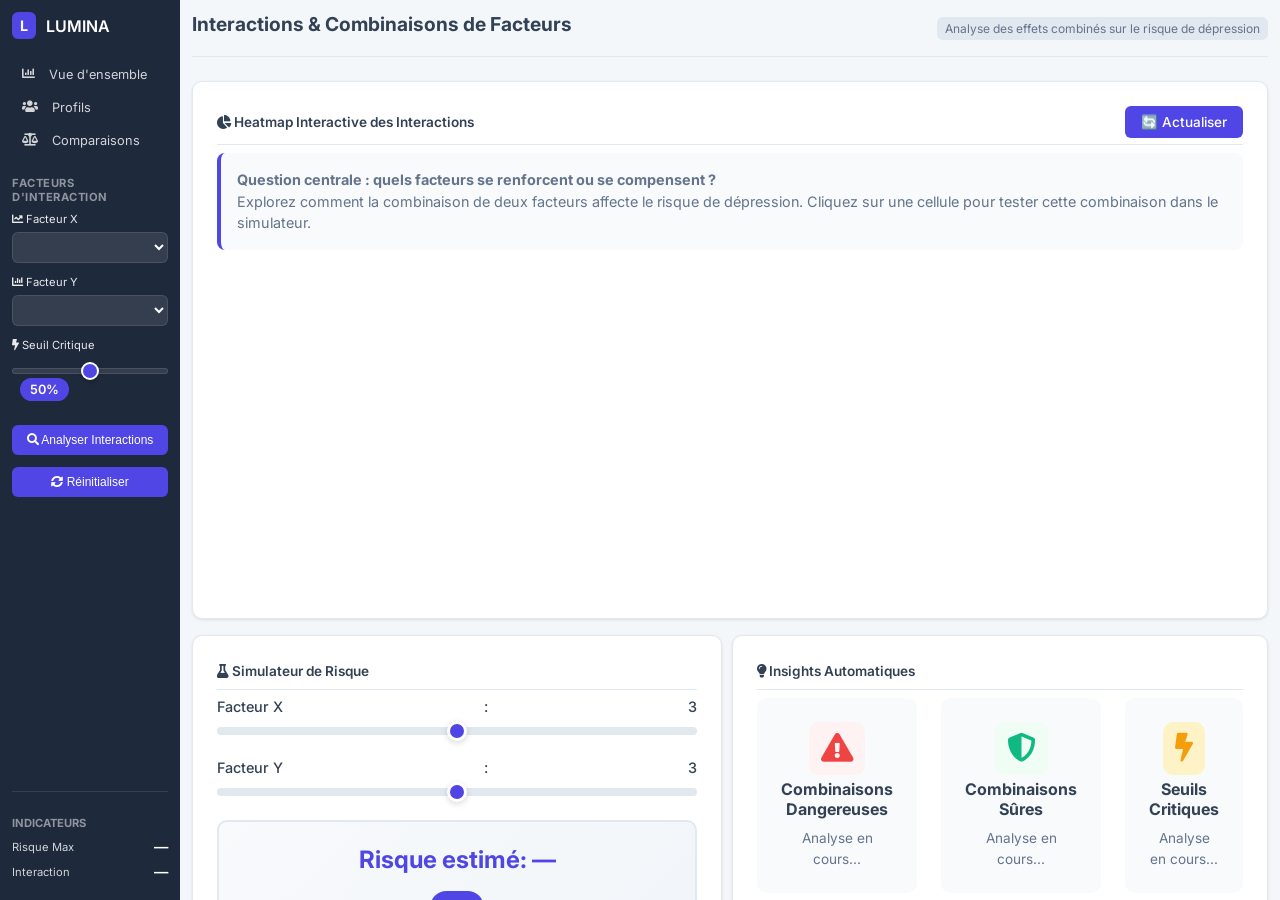
==== commit b6a10f51: "final dashbord changes commit" ====
--- a/comparaison.html
+++ b/comparaison.html
@@ -8,6 +8,8 @@
   <link rel="stylesheet" href="css/style_dash.css" />
   <link rel="stylesheet" href="css/interactions.css" />
   <link href="https://fonts.googleapis.com/css2?family=Inter:wght@300;400;500;600;700&display=swap" rel="stylesheet">
+  <!-- Font Awesome for icons (replaces emojis) -->
+  <link rel="stylesheet" href="https://cdnjs.cloudflare.com/ajax/libs/font-awesome/5.15.4/css/all.min.css">
 
   <script src="https://d3js.org/d3.v7.min.js"></script>
   <script src="https://d3js.org/d3-scale-chromatic.v1.min.js"></script>
@@ -23,32 +25,32 @@
       </div>
 
       <nav class="menu">
-        <a href="index.html" class="menu-item"><span>📊</span> Vue d'ensemble</a>
-        <a href="profils.html" class="menu-item"><span>👥</span> Profils</a>
-        <a href="comparaison.html" class="menu-item"><span>⚖️</span> Comparaisons</a>
+        <a href="index.html" class="menu-item"><i class="fas fa-chart-bar" aria-hidden="true"></i>&nbsp;Vue d'ensemble</a>
+        <a href="profils.html" class="menu-item"><i class="fas fa-users" aria-hidden="true"></i>&nbsp;Profils</a>
+        <a href="comparaison.html" class="menu-item"><i class="fas fa-balance-scale" aria-hidden="true"></i>&nbsp;Comparaisons</a>
       </nav>
 
       <div class="filters-section">
         <h3>FACTEURS D'INTERACTION</h3>
 
         <div class="filter-group">
-          <label>📈 Facteur X</label>
+          <label><i class="fas fa-chart-line" aria-hidden="true"></i>&nbsp;Facteur X</label>
           <select id="factor-x"></select>
         </div>
 
         <div class="filter-group">
-          <label>📉 Facteur Y</label>
+          <label><i class="fas fa-chart-bar" aria-hidden="true"></i>&nbsp;Facteur Y</label>
           <select id="factor-y"></select>
         </div>
 
         <div class="filter-group">
-          <label>⚡ Seuil Critique</label>
+          <label><i class="fas fa-bolt" aria-hidden="true"></i>&nbsp;Seuil Critique</label>
           <input type="range" id="risk-threshold" min="10" max="90" step="5" value="50">
           <div class="threshold-display" id="threshold-value">50%</div>
         </div>
 
-        <button id="analyze-btn" class="reset-btn">🔍 Analyser Interactions</button>
-        <button id="reset-btn" class="reset-btn">🔄 Réinitialiser</button>
+        <button id="analyze-btn" class="reset-btn"><i class="fas fa-search" aria-hidden="true"></i>&nbsp;Analyser Interactions</button>
+        <button id="reset-btn" class="reset-btn"><i class="fas fa-sync-alt" aria-hidden="true"></i>&nbsp;Réinitialiser</button>
       </div>
 
       <div class="sidebar-stats">
@@ -74,7 +76,7 @@
       <!-- Heatmap Interactive -->
       <div class="chart-card full-width">
         <div class="card-header">
-          <h3>📊 Heatmap Interactive des Interactions</h3>
+          <h3><i class="fas fa-chart-pie" aria-hidden="true"></i>&nbsp;Heatmap Interactive des Interactions</h3>
           <div class="chart-controls">
             <div class="btn" id="refresh-heatmap">🔄 Actualiser</div>
           </div>
@@ -94,7 +96,7 @@
         <!-- Simulateur -->
         <div class="chart-card">
           <div class="card-header">
-            <h3>🧪 Simulateur de Risque</h3>
+            <h3><i class="fas fa-flask" aria-hidden="true"></i>&nbsp;Simulateur de Risque</h3>
           </div>
 
           <div class="simulator">
@@ -128,12 +130,12 @@
         <!-- Insights -->
         <div class="chart-card">
           <div class="card-header">
-            <h3>💡 Insights Automatiques</h3>
+            <h3><i class="fas fa-lightbulb" aria-hidden="true"></i>&nbsp;Insights Automatiques</h3>
           </div>
 
           <div class="insights-grid">
             <div class="insight-item">
-              <div class="insight-icon danger">⚠️</div>
+              <div class="insight-icon danger"><i class="fas fa-exclamation-triangle" aria-hidden="true"></i></div>
               <div class="insight-text">
                 <h4>Combinaisons Dangereuses</h4>
                 <p id="danger-combinations">Analyse en cours...</p>
@@ -141,7 +143,7 @@
             </div>
 
             <div class="insight-item">
-              <div class="insight-icon safe">🛡️</div>
+              <div class="insight-icon safe"><i class="fas fa-shield-alt" aria-hidden="true"></i></div>
               <div class="insight-text">
                 <h4>Combinaisons Sûres</h4>
                 <p id="safe-combinations">Analyse en cours...</p>
@@ -149,7 +151,7 @@
             </div>
 
             <div class="insight-item">
-              <div class="insight-icon threshold">⚡</div>
+              <div class="insight-icon threshold"><i class="fas fa-bolt" aria-hidden="true"></i></div>
               <div class="insight-text">
                 <h4>Seuils Critiques</h4>
                 <p id="thresholds-text">Analyse en cours...</p>
@@ -164,7 +166,7 @@
         <!-- Bar chart -->
         <div class="chart-card">
           <div class="card-header">
-            <h3>📌 Taux de dépression par catégorie</h3>
+            <h3><i class="fas fa-thumbtack" aria-hidden="true"></i>&nbsp;Taux de dépression par catégorie</h3>
             <div class="chart-controls">
               <select id="group-by"></select>
             </div>
@@ -175,7 +177,7 @@
         <!-- Histogram -->
         <div class="chart-card">
           <div class="card-header">
-            <h3>📈 Distribution (numérique) vs Dépression</h3>
+            <h3><i class="fas fa-chart-line" aria-hidden="true"></i>&nbsp;Distribution (numérique) vs Dépression</h3>
             <div class="chart-controls">
               <select id="numeric-var"></select>
             </div>
--- a/css/style_dash.css
+++ b/css/style_dash.css
@@ -21,105 +21,711 @@
     color: var(--text-main);
     height: 100vh;
     overflow: hidden;
-}
-
-/* Dashboard Container */
+    /* ===== ADJUST TOP ROW: enlarge Pie + Radar, shrink Table ===== */
+    /* Target the three items inside `.charts-grid.triple`: 1=pie, 2=radar, 3=table */
+    .charts-grid.triple .chart-card.compact:nth-child(1),
+    .charts-grid.triple .chart-card.compact:nth-child(2) {
+        /* Give pie and radar more vertical space */
+        min-height: 430px !important;
+        max-height: 820px !important;
+        padding: 1rem !important;
+    }
+
+    .charts-grid.triple .chart-card.compact:nth-child(1) .chart-container.small,
+    .charts-grid.triple .chart-card.compact:nth-child(2) .chart-container.small {
+        height: 360px !important;
+        min-height: 300px !important;
+        max-height: 420px !important;
+    }
+
+    /* Make the city table in the third column more compact to reclaim space */
+    .charts-grid.triple .chart-card.compact:nth-child(3) .table-container.compact-table {
+        height: 220px !important;
+        /* max-height: 260px !important; */
+        min-height: 200px !important;
+        overflow-y: auto !important;
+    }
+
+    /* Responsive adjustments: scale down proportions on medium/small screens */
+    @media (max-width: 1200px) {
+        .charts-grid.triple .chart-card.compact:nth-child(1),
+        .charts-grid.triple .chart-card.compact:nth-child(2) {
+            min-height: 360px !important;
+        }
+        .charts-grid.triple .chart-card.compact:nth-child(1) .chart-container.small,
+        .charts-grid.triple .chart-card.compact:nth-child(2) .chart-container.small {
+            height: 300px !important;
+            min-height: 260px !important;
+            max-height: 340px !important;
+        }
+        .charts-grid.triple .chart-card.compact:nth-child(3) .table-container.compact-table {
+            height: 200px !important;
+            max-height: 240px !important;
+        }
+    }
+
+    @media (max-width: 768px) {
+        .charts-grid.triple .chart-card.compact:nth-child(1),
+        .charts-grid.triple .chart-card.compact:nth-child(2) {
+            min-height: 300px !important;
+            max-height: 420px !important;
+        }
+        .charts-grid.triple .chart-card.compact:nth-child(1) .chart-container.small,
+        .charts-grid.triple .chart-card.compact:nth-child(2) .chart-container.small {
+            height: 240px !important;
+            min-height: 200px !important;
+        }
+        .charts-grid.triple .chart-card.compact:nth-child(3) .table-container.compact-table {
+            height: 160px !important;
+            max-height: 200px !important; 
+        }
+    }
+}
+
+/* Dashboard Container ultra compact */
 .dashboard-container { 
     display: flex; 
     height: 100vh; 
-}
-
-
-/* Dans votre fichier CSS */
-#profile-radar {
-    width: 100%;
-    height: 400px; /* Augmentez la hauteur */
-    min-height: 350px;
-}
-
-.chart-container {
-    width: 100%;
-    height: 100%;
-    position: relative;
-}
-
-/* Sidebar */
+    gap: 0;
+}
+
+/* ===== SIDEBAR ULTRA COMPACTE ===== */
 .sidebar {
-    width: 260px;
+    width: 200px !important;
     background: var(--sidebar-dark);
     color: white;
     display: flex;
     flex-direction: column;
-    padding: 2rem;
+    padding: 1rem !important;
     flex-shrink: 0;
+    overflow-y: auto;
 }
 
 .brand { 
     display: flex; 
     align-items: center; 
-    gap: 10px; 
-    margin-bottom: 40px; 
+    gap: 8px; 
+    margin-bottom: 20px !important; 
 }
 
 .logo-icon { 
     background: var(--accent); 
-    padding: 8px 12px; 
-    border-radius: 8px; 
+    padding: 5px 8px !important; 
+    border-radius: 4px; 
     font-weight: bold;
-    font-size: 1.2rem;
+    font-size: 0.9rem !important;
+}
+
+.sidebar h2 {
+    font-size: 1rem !important;
 }
 
 .menu {
     display: flex;
     flex-direction: column;
-    gap: 5px;
-    margin-bottom: 40px;
+    gap: 2px !important;
+    margin-bottom: 20px !important;
 }
 
 .menu-item {
     display: flex;
     align-items: center;
-    gap: 10px;
-    padding: 12px 16px;
-    border-radius: 8px;
+    gap: 6px;
+    padding: 8px 10px !important;
+    border-radius: 4px;
     text-decoration: none;
     color: rgba(255, 255, 255, 0.7);
     transition: all 0.3s ease;
     cursor: pointer;
-}
-
-.menu-item:hover {
-    background: rgba(255, 255, 255, 0.05);
-    color: white;
-    opacity: 1;
-}
-
-.menu-item.active {
+    font-size: 0.8rem !important;
+}
+
+.filters-section h3 {
+    font-size: 0.7rem !important;
+    color: rgba(255, 255, 255, 0.5);
+    text-transform: uppercase;
+    margin-bottom: 8px !important;
+    letter-spacing: 0.5px;
+}
+
+.filter-group {
+    margin-bottom: 12px !important;
+}
+
+.filter-group label {
+    display: block;
+    font-size: 0.7rem !important;
+    margin-bottom: 4px;
+    color: rgba(255, 255, 255, 0.8);
+}
+
+.filter-group select {
+    width: 100%;
+    padding: 6px 8px !important;
+    border-radius: 4px;
+    border: 1px solid rgba(255, 255, 255, 0.1);
     background: rgba(255, 255, 255, 0.1);
     color: white;
-    opacity: 1;
-}
-
-.filters-section h3 {
-    font-size: 0.9rem;
-    color: rgba(255, 255, 255, 0.5);
+    font-family: 'Inter', sans-serif;
+    cursor: pointer;
+    font-size: 0.75rem !important;
+}
+
+.reset-btn {
+    width: 100%;
+    padding: 8px !important;
+    background: #4f46e5;
+    color: white;
+    border: none;
+    border-radius: 4px;
+    font-size: 0.75rem !important;
+    font-weight: 500;
+    cursor: pointer;
+    transition: background 0.2s;
+    margin-top: 12px !important;
+}
+
+.sidebar-stats h3 {
+    font-size: 0.7rem !important;
+    margin-bottom: 8px !important;
+}
+
+.stat-item {
+    margin-bottom: 8px !important;
+}
+
+.stat-label {
+    font-size: 0.7rem !important;
+}
+
+.stat-value {
+    font-size: 0.9rem !important;
+}
+
+/* ===== MAIN CONTENT ULTRA COMPACT ===== */
+.main-content {
+    flex: 1;
+    padding: 1rem !important;
+    overflow-y: auto;
+    background-color: var(--bg-light);
+    display: flex;
+    flex-direction: column;
+    gap: 1rem !important;
+}
+
+.header {
+    display: flex;
+    justify-content: space-between;
+    align-items: center;
+    margin-bottom: 0;
+    padding-bottom: 0.75rem !important;
+    border-bottom: 1px solid #e2e8f0;
+}
+
+.header h1 {
+    font-size: 1.2rem !important;
+    font-weight: 600;
+    color: var(--text-main);
+}
+
+.user-info {
+    font-size: 0.75rem !important;
+    color: var(--text-muted);
+    background: #e2e8f0;
+    padding: 4px 8px !important;
+    border-radius: 3px;
+}
+
+/* ===== KPI CARDS ULTRA COMPACTES ===== */
+.kpi-row.compact {
+    display: grid;
+    grid-template-columns: repeat(4, 1fr);
+    gap: 10px !important;
+    margin-bottom: 1rem !important;
+}
+
+.kpi-card {
+    background: white;
+    padding: 0.75rem !important;
+    border-radius: 6px;
+    box-shadow: 0 1px 3px rgba(0, 0, 0, 0.1);
+    border-top: 2px solid #6366f1;
+    min-height: 70px;
+    display: flex;
+    flex-direction: column;
+    justify-content: center;
+}
+
+.kpi-label {
+    font-size: 0.6rem !important;
+    font-weight: 600;
+    color: #64748b;
     text-transform: uppercase;
-    margin-bottom: 15px;
-    letter-spacing: 1px;
-}
-
-.filter-group {
-    margin-bottom: 20px;
-}
-
-.filter-group label {
-    display: block;
-    font-size: 0.85rem;
-    margin-bottom: 8px;
-    color: rgba(255, 255, 255, 0.8);
-}
-
-.filter-group select {
+    letter-spacing: 0.05em;
+    margin-bottom: 4px;
+}
+
+.kpi-value {
+    font-size: 1.1rem !important;
+    font-weight: 700;
+    color: #1e293b;
+    margin: 2px 0;
+}
+
+.kpi-subtext {
+    font-size: 0.65rem !important;
+    color: #94a3b8;
+    margin-top: 0;
+}
+
+/* ===== NOUVELLE STRUCTURE DE GRID POUR 3 COLONNES ===== */
+.charts-grid.triple {
+    display: grid !important;
+    grid-template-columns: repeat(3, 1fr) !important;
+    gap: 10px !important;
+    margin-bottom: 10px !important;
+}
+
+.charts-grid.double {
+    display: grid !important;
+    grid-template-columns: repeat(2, 1fr) !important;
+    gap: 10px !important;
+    margin-bottom: 10px !important;
+}
+
+/* ===== CHART CARDS ULTRA COMPACTES ===== */
+.chart-card.compact {
+    background: white;
+    padding: 0.75rem !important;
+    border-radius: 6px;
+    box-shadow: 0 1px 3px rgba(0, 0, 0, 0.1);
+    display: flex;
+    flex-direction: column;
+    min-height: 280px !important;
+    max-height: 300px !important;
+    overflow: hidden;
+}
+
+.card-header {
+    display: flex;
+    justify-content: space-between;
+    align-items: center;
+    margin-bottom: 8px !important;
+    padding-bottom: 6px !important;
+    border-bottom: 1px solid #f1f5f9;
+    min-height: 30px;
+    flex-shrink: 0;
+}
+
+.card-header h3 {
+    margin: 0;
+    font-size: 0.85rem !important;
+    color: #1e293b;
+    font-weight: 600;
+    white-space: nowrap;
+    overflow: hidden;
+    text-overflow: ellipsis;
+    max-width: 60%;
+}
+
+/* ===== CHART CONTAINERS ULTRA COMPACTS ===== */
+.chart-container.small {
+    width: 100% !important;
+    height: 200px !important;
+    min-height: 180px !important;
+    max-height: 200px !important;
+    flex: 1;
+    overflow: hidden !important;
+    position: relative;
+    margin: 0 auto;
+}
+
+/* Contrôle absolu de tous les SVGs */
+.chart-container svg,
+#depression-pie svg,
+#radar-chart svg,
+#multi-bar-chart svg,
+#us-map svg {
+    width: 100% !important;
+    height: 100% !important;
+    max-width: 100% !important;
+    max-height: 100% !important;
+    display: block !important;
+    margin: 0 auto !important;
+    overflow: visible !important;
+}
+
+/* ===== CHART CONTROLS ULTRA COMPACTS ===== */
+.chart-controls {
+    display: flex;
+    gap: 6px;
+    align-items: center;
+    flex-wrap: wrap;
+    justify-content: flex-end;
+}
+
+.chart-controls select {
+    padding: 4px 6px !important;
+    border-radius: 3px;
+    border: 1px solid #cbd5e1;
+    background-color: #f8fafc;
+    font-size: 0.7rem !important;
+    font-family: 'Inter', sans-serif;
+    max-width: 130px;
+    cursor: pointer;
+}
+
+.control-btn.small, 
+.export-btn.small {
+    padding: 4px 8px !important;
+    border-radius: 3px;
+    border: none;
+    background-color: #6366f1;
+    color: white;
+    font-size: 0.7rem !important;
+    font-family: 'Inter', sans-serif;
+    font-weight: 500;
+    cursor: pointer;
+    transition: background-color 0.2s ease;
+    white-space: nowrap;
+}
+
+/* ===== CHART FOOTER ULTRA COMPACT ===== */
+.chart-footer {
+    display: flex;
+    justify-content: space-between;
+    align-items: center;
+    gap: 8px;
+    margin-top: 6px !important;
+    border-top: 1px solid #f1f5f9;
+    padding-top: 6px !important;
+    min-height: 30px;
+    flex-shrink: 0;
+}
+
+/* ===== LÉGENDES COMPACTES ===== */
+.compact-legend {
+    display: flex !important;
+    flex-wrap: wrap !important;
+    gap: 4px !important;
+    font-size: 0.6rem !important;
+    justify-content: center !important;
+    align-items: center !important;
+}
+
+/* ===== TABLEAU ULTRA COMPACT ===== */
+.table-container.compact-table {
+    width: 100% !important;
+    max-height: 180px !important;
+    min-height: 160px !important;
+    overflow-y: auto !important;
+    overflow-x: hidden !important;
+    border: 1px solid #e2e8f0 !important;
+    border-radius: 3px !important;
+    background: white !important;
+    margin: 0 auto !important;
+    font-size: 0.7rem !important;
+}
+
+#city-table table {
+    width: 100% !important;
+    border-collapse: collapse !important;
+    font-size: 0.65rem !important;
+    table-layout: fixed !important;
+}
+
+#city-table th {
+    padding: 6px 4px !important;
+    font-size: 0.6rem !important;
+    font-weight: 600 !important;
+    white-space: nowrap !important;
+    overflow: hidden !important;
+    text-overflow: ellipsis !important;
+}
+
+#city-table td {
+    padding: 4px !important;
+    border-bottom: 1px solid #e2e8f0 !important;
+    overflow: hidden !important;
+    text-overflow: ellipsis !important;
+    white-space: nowrap !important;
+}
+
+/* Colonnes ultra compactes */
+#city-table th:nth-child(1),
+#city-table td:nth-child(1) { width: 25% !important; }
+#city-table th:nth-child(2),
+#city-table td:nth-child(2) { width: 15% !important; }
+#city-table th:nth-child(3),
+#city-table td:nth-child(3) { width: 20% !important; }
+#city-table th:nth-child(4),
+#city-table td:nth-child(4) { width: 20% !important; }
+#city-table th:nth-child(5),
+#city-table td:nth-child(5) { width: 20% !important; }
+
+/* ===== INSIGHTS ULTRA COMPACTS ===== */
+.chart-card.full-width.compact {
+    grid-column: 1 / -1;
+    min-height: 160px !important;
+    max-height: 180px !important;
+    margin-top: 0;
+}
+
+.insights-container.compact {
+    display: grid !important;
+    grid-template-columns: repeat(3, 1fr) !important;
+    gap: 8px !important;
+    padding: 8px 0 !important;
+}
+
+.insight-card.compact {
+    padding: 8px !important;
+    border-radius: 4px;
+    background: #f8fafc;
+    border: 1px solid #e2e8f0;
+}
+
+.insight-card.compact h4 {
+    font-size: 0.75rem !important;
+    margin-bottom: 4px;
+}
+
+.insight-card.compact p {
+    font-size: 0.7rem !important;
+    line-height: 1.3;
+    color: #64748b;
+}
+
+/* ===== EXPORT OPTIONS ULTRA COMPACTS ===== */
+.export-options.compact {
+    display: flex;
+    gap: 8px;
+    flex-wrap: wrap;
+    padding: 8px 0;
+    justify-content: center;
+}
+
+.action-btn.small {
+    padding: 6px 12px !important;
+    font-size: 0.75rem !important;
+    border-radius: 4px;
+    border: none;
+    background: #4f46e5;
+    color: white;
+    cursor: pointer;
+    transition: background 0.2s;
+    min-width: 150px;
+}
+
+/* ===== RESPONSIVE DESIGN ===== */
+@media (max-width: 1400px) {
+    .sidebar {
+        width: 180px !important;
+        padding: 0.75rem !important;
+    }
+    
+    .main-content {
+        padding: 0.75rem !important;
+    }
+    
+    .kpi-row.compact {
+        grid-template-columns: repeat(2, 1fr);
+    }
+    
+    .charts-grid.triple {
+        grid-template-columns: repeat(2, 1fr) !important;
+    }
+    
+    .charts-grid.triple .chart-card.compact:last-child {
+        grid-column: 1 / -1;
+    }
+    
+    .chart-container.small {
+        height: 180px !important;
+        min-height: 160px !important;
+    }
+    
+    .insights-container.compact {
+        grid-template-columns: repeat(2, 1fr) !important;
+    }
+}
+
+@media (max-width: 1200px) {
+    .charts-grid.triple,
+    .charts-grid.double {
+        grid-template-columns: 1fr !important;
+    }
+    
+    .kpi-row.compact {
+        grid-template-columns: repeat(2, 1fr);
+    }
+    
+    .chart-container.small {
+        height: 160px !important;
+        min-height: 140px !important;
+    }
+    
+    .insights-container.compact {
+        grid-template-columns: 1fr !important;
+    }
+}
+
+@media (max-width: 992px) {
+    .dashboard-container {
+        flex-direction: column;
+        height: auto;
+    }
+    
+    .sidebar {
+        width: 100% !important;
+        padding: 0.75rem !important;
+        flex-direction: row;
+        flex-wrap: wrap;
+        gap: 15px;
+        max-height: 250px;
+    }
+    
+    .brand {
+        flex: 0 0 auto;
+    }
+    
+    .menu {
+        flex: 0 0 auto;
+        flex-direction: row;
+        margin-bottom: 0;
+    }
+    
+    .filters-section {
+        flex: 1;
+        min-width: 250px;
+    }
+    
+    .sidebar-stats {
+        flex: 0 0 100%;
+        display: flex;
+        gap: 20px;
+        justify-content: center;
+    }
+    
+    .main-content {
+        padding: 0.75rem !important;
+    }
+    
+    .chart-container.small {
+        height: 140px !important;
+        min-height: 120px !important;
+    }
+}
+
+@media (max-width: 768px) {
+    .kpi-row.compact {
+        grid-template-columns: 1fr;
+        gap: 8px;
+    }
+    
+    .kpi-card {
+        padding: 0.5rem !important;
+    }
+    
+    .kpi-value {
+        font-size: 1rem !important;
+    }
+    
+    .chart-container.small {
+        height: 120px !important;
+        min-height: 100px !important;
+    }
+    
+    .chart-card.compact {
+        padding: 0.5rem !important;
+        min-height: 200px !important;
+        max-height: 220px !important;
+    }
+    
+    .card-header {
+        flex-direction: column;
+        align-items: flex-start;
+        gap: 4px;
+    }
+    
+    .chart-controls {
+        width: 100%;
+        justify-content: flex-start;
+    }
+    
+    /* Simplifier les tableaux sur mobile */
+    #city-table th:nth-child(4),
+    #city-table td:nth-child(4),
+    #city-table th:nth-child(5),
+    #city-table td:nth-child(5) {
+        display: none;
+    }
+    
+    #city-table th:nth-child(1),
+    #city-table td:nth-child(1) { width: 40% !important; }
+    #city-table th:nth-child(2),
+    #city-table td:nth-child(2) { width: 30% !important; }
+    #city-table th:nth-child(3),
+    #city-table td:nth-child(3) { width: 30% !important; }
+    
+    .export-options.compact {
+        flex-direction: column;
+    }
+    
+    .action-btn.small {
+        width: 100%;
+        min-width: auto;
+    }
+    
+    /* Cacher les légendes sur mobile */
+    .compact-legend {
+        font-size: 0.5rem !important;
+    }
+}
+
+/* ===== SCROLLBAR ULTRA FINE ===== */
+::-webkit-scrollbar {
+    width: 4px;
+    height: 4px;
+}
+
+::-webkit-scrollbar-track {
+    background: #f1f5f9;
+    border-radius: 2px;
+}
+
+::-webkit-scrollbar-thumb {
+    background: #cbd5e1;
+    border-radius: 2px;
+}
+
+::-webkit-scrollbar-thumb:hover {
+    background: #94a3b8;
+}
+
+.table-container.compact-table::-webkit-scrollbar {
+    width: 3px !important;
+    height: 3px !important;
+}
+
+/* ===== LOADING OVERLAY ===== */
+#loading-overlay {
+    position: fixed;
+    top: 0;
+    left: 0;
+    right: 0;
+    bottom: 0;
+    background: rgba(255, 255, 255, 0.95);
+    backdrop-filter: blur(5px);
+    display: flex;
+    flex-direction: column;
+    align-items: center;
+    justify-content: center;
+    z-index: 1000;
+    display: none;
+}
+
+.loading-spinner {
     width: 100%;
     padding: 10px 12px;
     border-radius: 6px;
@@ -128,396 +734,373 @@
     color: white;
     font-family: 'Inter', sans-serif;
     cursor: pointer;
+    font-size: 0.75rem !important;
+
 }
 
 .filter-group select option {
     background: var(--sidebar-dark);
     color: white;
-}
-
-/* Main Content Area */
-.main-content {
-    flex: 1;
-    padding: 2rem;
-    overflow-y: auto;
-    background-color: var(--bg-light);
-}
-
-.header {
-    display: flex;
-    justify-content: space-between;
-    align-items: center;
-    margin-bottom: 2rem;
-    padding-bottom: 1rem;
-    border-bottom: 1px solid #e2e8f0;
-}
-
-.header h1 {
-    font-size: 1.8rem;
-    font-weight: 600;
-    color: var(--text-main);
-}
-
-.user-info {
-    font-size: 0.9rem;
-    color: var(--text-muted);
-    background: #e2e8f0;
-    padding: 6px 12px;
-    border-radius: 6px;
-}
-
-/* KPI Cards */
-.kpi-row {
-    display: grid;
-    grid-template-columns: repeat(auto-fit, minmax(220px, 1fr));
-    gap: 20px;
-    margin-bottom: 2rem;
-}
-
-.kpi-card {
-    background: white;
-    padding: 1.5rem;
-    border-radius: 12px;
-    box-shadow: 0 4px 6px -1px rgba(0, 0, 0, 0.1);
-    border-top: 4px solid #6366f1;
-}
-
-.kpi-label {
-    font-size: 0.75rem;
-    font-weight: 600;
+    to { transform: rotate(360deg); }
+}
+
+#loading-overlay p {
     color: #64748b;
-    text-transform: uppercase;
-    letter-spacing: 0.05em;
-    margin-bottom: 8px;
-}
-
-.kpi-value {
-    font-size: 1.75rem;
-    font-weight: 700;
-    color: #1e293b;
-    margin: 8px 0;
-}
-
-.kpi-subtext {
     font-size: 0.8rem;
-    color: #94a3b8;
-    margin-top: 4px;
-}
-
-.kpi-value small {
-    font-size: 1rem;
-    color: #64748b;
-    font-weight: normal;
-}
-
-/* Charts Grid for Overview Page */
-.charts-grid {
-    display: grid;
-    grid-template-columns: 1.5fr 1fr;
-    gap: 20px;
-}
-
-.chart-card {
-    background: white;
-    padding: 1.5rem;
-    border-radius: 12px;
-    box-shadow: 0 4px 6px -1px rgba(0, 0, 0, 0.1);
-    display: flex;
-    flex-direction: column;
-}
-
-.card-header {
-    font-weight: 600;
-    font-size: 1.1rem;
-    margin-bottom: 20px;
-    border-bottom: 1px solid #f1f5f9;
-    padding-bottom: 10px;
-    color: #1e293b;
-}
-
-.chart-container {
+}
+
+/* ===== FORCER LA VISIBILITÉ DES GRAPHIQUES ===== */
+.d3-chart,
+.d3-container {
+    width: 100% !important;
+    height: 100% !important;
+    max-width: 100% !important;
+    max-height: 100% !important;
+    display: block !important;
+}
+
+/* Assurer que les textes sont lisibles */
+.tick text,
+.axis-label,
+.chart-label {
+    font-size: 0.6rem !important;
+}
+
+.tooltip {
+    font-size: 0.65rem !important;
+    padding: 4px 8px !important;
+}
+
+/* ===== OVERRIDE POUR GRAPHIQUES D3 ===== */
+#depression-pie,
+#radar-chart,
+#multi-bar-chart,
+#us-map {
+    position: relative !important;
+    overflow: hidden !important;
+}
+
+/* Profile radar spécifique */
+#profile-radar {
     width: 100%;
     height: 400px;
-    flex: 1;
-}
-
-/* Charts in Chart Container */
-.chart-container svg {
-    width: 100%;
-    height: 100%;
-}
-
-/* Profiles Page Specific Styles */
-.profiles-grid {
-    display: grid;
-    grid-template-columns: 1.5fr 1fr;
-    gap: 20px;
-    grid-template-areas: 
-        "large small"
-        "full-width full-width";
-}
-
-.profiles-grid .chart-card.large {
-    grid-area: large;
-}
-
-.profiles-grid .chart-card.small {
-    grid-area: large;
-}
-
-.profiles-grid .chart-card.full-width {
-    grid-area: full-width;
-}
-
-/* Card Header with Controls */
-.card-header {
-    display: flex;
-    justify-content: space-between;
-    align-items: center;
-    margin-bottom: 15px;
-    border-bottom: 1px solid #f1f5f9;
-    padding-bottom: 10px;
-}
-
-.card-header h3 {
-    margin: 0;
-    font-size: 1rem;
-    color: #1e293b;
-    font-weight: 600;
-}
-
-.chart-controls select {
-    padding: 6px 10px;
-    border-radius: 6px;
-    border: 1px solid #cbd5e1;
-    background-color: #f8fafc;
-    font-size: 0.85rem;
-    font-family: 'Inter', sans-serif;
-}
-
-/* Export Buttons */
-.chart-footer {
-    display: flex;
-    justify-content: flex-end;
-    gap: 10px;
-    margin-top: 15px;
-    border-top: 1px solid #f1f5f9;
-    padding-top: 15px;
-}
-
-.export-btn {
-    background-color: #6366f1;
-    color: white;
-    padding: 8px 16px;
-    border: none;
-    border-radius: 6px;
-    cursor: pointer;
-    font-size: 0.8rem;
-    font-family: 'Inter', sans-serif;
-    font-weight: 500;
-    transition: background-color 0.2s ease;
-}
-
-.export-btn:hover {
-    background-color: #4f46e5;
-}
-
-/* Cluster Details */
-#cluster-details {
-    padding: 20px;
-    font-size: 0.9rem;
-    color: #334155;
-    min-height: 200px;
-}
-
-#cluster-details h4 {
-    margin-bottom: 15px;
-    color: #1e293b;
-}
-
-#cluster-details ul {
-    list-style: none;
-    padding: 0;
-    margin-top: 15px;
-}
-
-#cluster-details li {
-    margin-bottom: 8px;
-    padding-left: 20px;
-    position: relative;
-}
-
-#cluster-details li:before {
-    content: "•";
-    position: absolute;
-    left: 0;
-    color: #6366f1;
-}
-
-#cluster-details strong {
-    color: #1e293b;
-}
-
-/* Responsive Design */
-@media (max-width: 1200px) {
-    .profiles-grid {
-        grid-template-columns: 1fr;
-        grid-template-areas: 
-            "large"
-            "small"
-            "full-width";
-    }
-}
-
-@media (max-width: 768px) {
-    .dashboard-container {
-        flex-direction: column;
-        height: auto;
-    }
-    
-    .sidebar {
-        width: 100%;
-        padding: 1rem;
-    }
-    
-    .main-content {
-        padding: 1rem;
-    }
-    
-    .charts-grid,
-    .profiles-grid {
-        grid-template-columns: 1fr;
-    }
-    
-    .kpi-row {
-        grid-template-columns: 1fr;
-    }
-    
-    .header {
-        flex-direction: column;
-        align-items: flex-start;
-        gap: 10px;
-    }
-}
-
-
+    min-height: 350px;
+}
 
 /* ===== ANIMATIONS ===== */
 @keyframes pulse {
     0% { transform: scale(1); }
-    50% { transform: scale(1.1); }
+    50% { transform: scale(1.03); }
     100% { transform: scale(1); }
 }
 
 .india-map .highlighted {
     animation: pulse 1.5s infinite;
-    stroke-width: 3px;
-}
-
-/* ===== SCROLLBAR PERSONNALISEE ===== */
-::-webkit-scrollbar {
-    width: 8px;
-    height: 8px;
-}
-
-::-webkit-scrollbar-track {
-    background: #f1f5f9;
-    border-radius: 4px;
-}
-
-::-webkit-scrollbar-thumb {
-    background: #cbd5e1;
-    border-radius: 4px;
-}
-
-::-webkit-scrollbar-thumb:hover {
-    background: #94a3b8;
-}
-
-/* ===== LOADING OVERLAY ===== */
-#loading-overlay {
-    position: fixed;
-    top: 0;
-    left: 0;
-    right: 0;
-    bottom: 0;
-    background: rgba(255, 255, 255, 0.9);
-    backdrop-filter: blur(5px);
-    display: flex;
-    flex-direction: column;
+    stroke-width: 1.5px;
+}
+
+/* ===== METRIC SELECTOR ===== */
+.metric-selector {
+    display: flex;
+    gap: 8px;
     align-items: center;
-    justify-content: center;
-    z-index: 1000;
-    display: none;
-}
-
-.loading-spinner {
-    width: 50px;
-    height: 50px;
-    border: 3px solid #e2e8f0;
-    border-top-color: #4f46e5;
-    border-radius: 50%;
-    animation: spin 1s linear infinite;
-    margin-bottom: 20px;
-}
-
-@keyframes spin {
-    to { transform: rotate(360deg); }
-}
-
-#loading-overlay p {
-    color: #64748b;
-    font-size: 1rem;
-}
-
-/* ===== SELECTEUR DE METRIQUE ===== */
-.metric-selector {
-    display: flex;
-    gap: 10px;
-    align-items: center;
-    padding: 10px 0;
+    padding: 8px 0;
 }
 
 .metric-selector label {
-    font-size: 0.9rem;
+    font-size: 0.8rem;
     color: #475569;
     font-weight: 500;
 }
 
 .metric-selector select {
-    padding: 8px 12px;
-    border-radius: 6px;
+    padding: 6px 10px;
+    border-radius: 4px;
     border: 1px solid #cbd5e1;
     background-color: white;
     font-family: 'Inter', sans-serif;
     color: #334155;
     cursor: pointer;
-    min-width: 180px;
-}
-
-/* ===== BOUTON RESET ===== */
-.reset-btn {
+    min-width: 150px;
+    font-size: 0.8rem;
+}
+
+/* ===== ENLARGE CHARTS FOR BETTER VISIBILITY ===== */
+.chart-card.compact {
+    min-height: 350px !important;   /* bigger chart card */
+    max-height: 750px !important;   /* allow more room */
+    padding: 1rem !important;       /* more space inside */
+}
+
+.chart-container.small {
+    height: 320px !important;       /* taller chart area */
+    min-height: 300px !important;
+    max-height: 360px !important;
+}
+
+/* Make only the multi-bar chart card taller when it has the `tall` class */
+.chart-card.compact.tall {
+    /* Increased heights so full chart + legends are visible */
+    min-height: 520px !important;
+    max-height: 920px !important;
+    padding: 1.25rem !important;
+}
+
+.chart-card.tall .chart-container.small,
+.chart-card.compact.tall .chart-container.small {
+    /* Make inner chart area taller to ensure axes, labels and legends fit */
+    height: 700px !important;
+    min-height: 640px !important;
+    max-height: 780px !important;
+}
+
+.tick text,
+.axis-label,
+.chart-label {
+    font-size: 0.85rem !important;  /* more readable */
+}
+
+.tooltip {
+    font-size: 0.85rem !important;  /* easier to read tooltips */
+    padding: 6px 10px !important;
+}
+
+/* Profile radar chart */
+#profile-radar {
+    height: 500px;
+    min-height: 450px;
+}
+
+/* Make sure all SVG charts fill their containers */
+.d3-chart,
+.d3-container,
+#depression-pie,
+#radar-chart,
+#multi-bar-chart,
+#us-map {
+    width: 100% !important;
+    height: 100% !important;
+    max-width: 100% !important;
+    max-height: 100% !important;
+}
+
+/* On smaller screens, still visible */
+@media (max-width: 1200px) {
+    .chart-card.compact {
+        min-height: 300px !important;
+        max-height: 350px !important;
+    }
+    .chart-container.small {
+        height: 250px !important;
+        min-height: 220px !important;
+    }
+}
+
+@media (max-width: 768px) {
+    .chart-card.compact {
+        min-height: 280px !important;
+        max-height: 320px !important;
+    }
+    .chart-container.small {
+        height: 220px !important;
+        min-height: 200px !important;
+    }
+}
+
+
+/* Adjust chart card height for insights */
+.chart-card.full-width.compact {
+    grid-column: 1 / -1;
+    min-height: 220px !important;   /* bigger to fit content */
+    max-height: none !important;    /* allow growth */
+    margin-top: 0;
+}
+
+/* Make insights container responsive */
+.insights-container.compact {
+    display: grid !important;
+    grid-template-columns: repeat(auto-fit, minmax(200px, 1fr)) !important;
+    gap: 12px !important;
+    padding: 12px 0 !important;
+}
+
+/* Allow insight cards to grow */
+.insight-card.compact {
+    padding: 10px !important;
+    border-radius: 4px;
+    background: #f8fafc;
+    border: 1px solid #e2e8f0;
+    min-height: 100px;   /* ensure enough space for text */
+    display: flex;
+    flex-direction: column;
+    justify-content: flex-start;
+}
+
+/* Icons alignment */
+.insight-icon {
+    font-size: 1.2rem;
+    margin-bottom: 4px;
+}
+
+
+/* Make city table chart card fill its area */
+#city-table {
+    width: 100% !important;
+     height: 343px !important;  
+    display: block;
+}
+
+/* Allow the table container to take full height */
+.table-container.compact-table {
+    width: 100% !important;
+    height: calc(100% - 40px) !important; /* leave room for header */
+    min-height: auto !important;
+    max-height: none !important;
+    overflow-y: auto !important;
+    overflow-x: hidden !important;
+}
+
+/* Optional: make table cells fill width */
+#city-table table {
+    width: 100% !important;
+    height: 100% !important;
+    border-collapse: collapse !important;
+}
+
+
+/* Make card header wrap nicely */
+.chart-card.compact .card-header {
+    display: flex;
+    flex-direction: row; /* default layout */
+    align-items: center;
+    justify-content: space-between;
+    flex-wrap: wrap;      /* allow wrapping */
+    gap: 6px;             /* spacing between elements */
+}
+
+/* Ensure chart-controls don't push the header off */
+.chart-card.compact .chart-controls {
+    flex: 0 0 auto;       /* don't shrink */
+    display: flex;
+    gap: 6px;
+    flex-wrap: wrap;      /* wrap dropdowns/buttons if needed */
+}
+
+/* Prevent h3 titles from overlapping */
+.chart-card.compact .card-header h3 {
+    margin: 0;
+    font-size: 0.85rem;
+    white-space: normal; /* allow line breaks */
+    overflow: visible;
+}
+
+/* Make radar chart fill its card */
+#radar-chart {
+    width: 100% !important;
+    height: 100% !important;   /* fill the chart-card */
+    min-height: auto !important;
+    max-height: none !important;
+    display: block;
+}
+
+/* Ensure the container stretches */
+.chart-card.compact {
+    display: flex;
+    flex-direction: column;
+}
+
+/* Let chart container grow */
+.chart-card.compact .chart-container {
+    flex: 1 1 auto;       /* take all available space */
+    height: auto !important;
+    min-height: 0;        /* prevent old min-height from restricting it */
+}
+
+/* Make all SVGs inside fill container */
+#radar-chart svg {
+    width: 100% !important;
+    height: 100% !important;
+    max-width: 100% !important;
+    max-height: 100% !important;
+}
+
+
+
+#radar-chart {
     width: 100%;
-    padding: 12px;
-    background: #4f46e5;
-    color: white;
+    height: 400px; /* Adjust height as needed */
+    min-height: 350px;
+    margin-top: 20px; /* Add space above the chart */
+    padding-top: 40px; /* Add padding for the title */
+    position: relative; /* Ensure the chart is positioned correctly */
+}
+
+#radar-chart-title {
+    text-align: center;
+    font-size: 18px;
+    font-weight: bold;
+    margin-bottom: 10px; /* Add space between the title and the chart */
+    color: var(--text-main); /* Use a consistent color */
+}
+
+#radar-chart {
+    width: 100%;
+    height: 400px; /* Adjust height as needed */
+    min-height: 350px;
+    margin-top: 10px; /* Space between the title and the chart */
+    padding: 0; /* Remove unnecessary padding */
+    position: relative;
+}
+
+#radar-chart-title {
+    text-align: center;
+    font-size: 18px;
+    font-weight: bold;
+    margin: 0; /* Reset margins */
+    padding: 10px 0; /* Add padding for better spacing */
+    color: var(--text-main);
+}
+
+#depression-pie path:active,
+#depression-pie path:focus {
+    fill: inherit !important;
+}
+
+/* Comment button / help box styling */
+.comment-button {
+    position: absolute; /* set via JS too, but ensure visual defaults */
+    z-index: 30;
+    background: #0b1220;
+    color: #fff;
     border: none;
+    border-radius: 50%;
+    width: 34px;
+    height: 34px;
+    display: flex;
+    align-items: center;
+    justify-content: center;
+    padding: 0;
+    font-size: 14px;
+    box-shadow: 0 2px 6px rgba(0,0,0,0.18);
+    cursor: pointer;
+}
+
+.comment-button i {
+    pointer-events: none;
+}
+
+.comment-box {
+    position: absolute;
+    z-index: 30;
+    background: #ffffff;
+    border: 1px solid #e6eef6;
     border-radius: 8px;
-    font-size: 0.9rem;
-    font-weight: 500;
-    cursor: pointer;
-    transition: background 0.2s;
-    margin-top: 20px;
-}
-
-.reset-btn:hover {
-    background: #4338ca;
-}
-
-.info-button:hover {
-    background: #2563eb;
-}
-
-.info-box {
-    transition: opacity 0.3s ease;
-}
+    padding: 10px;
+    width: 240px;
+    box-shadow: 0 6px 18px rgba(15,23,42,0.08);
+    font-size: 13px;
+    display: none;
+}
+
+/* Slightly increase bottom padding inside chart cards so circular button doesn't overlap content */
+.chart-card.compact { padding-bottom: 1.25rem !important; }
